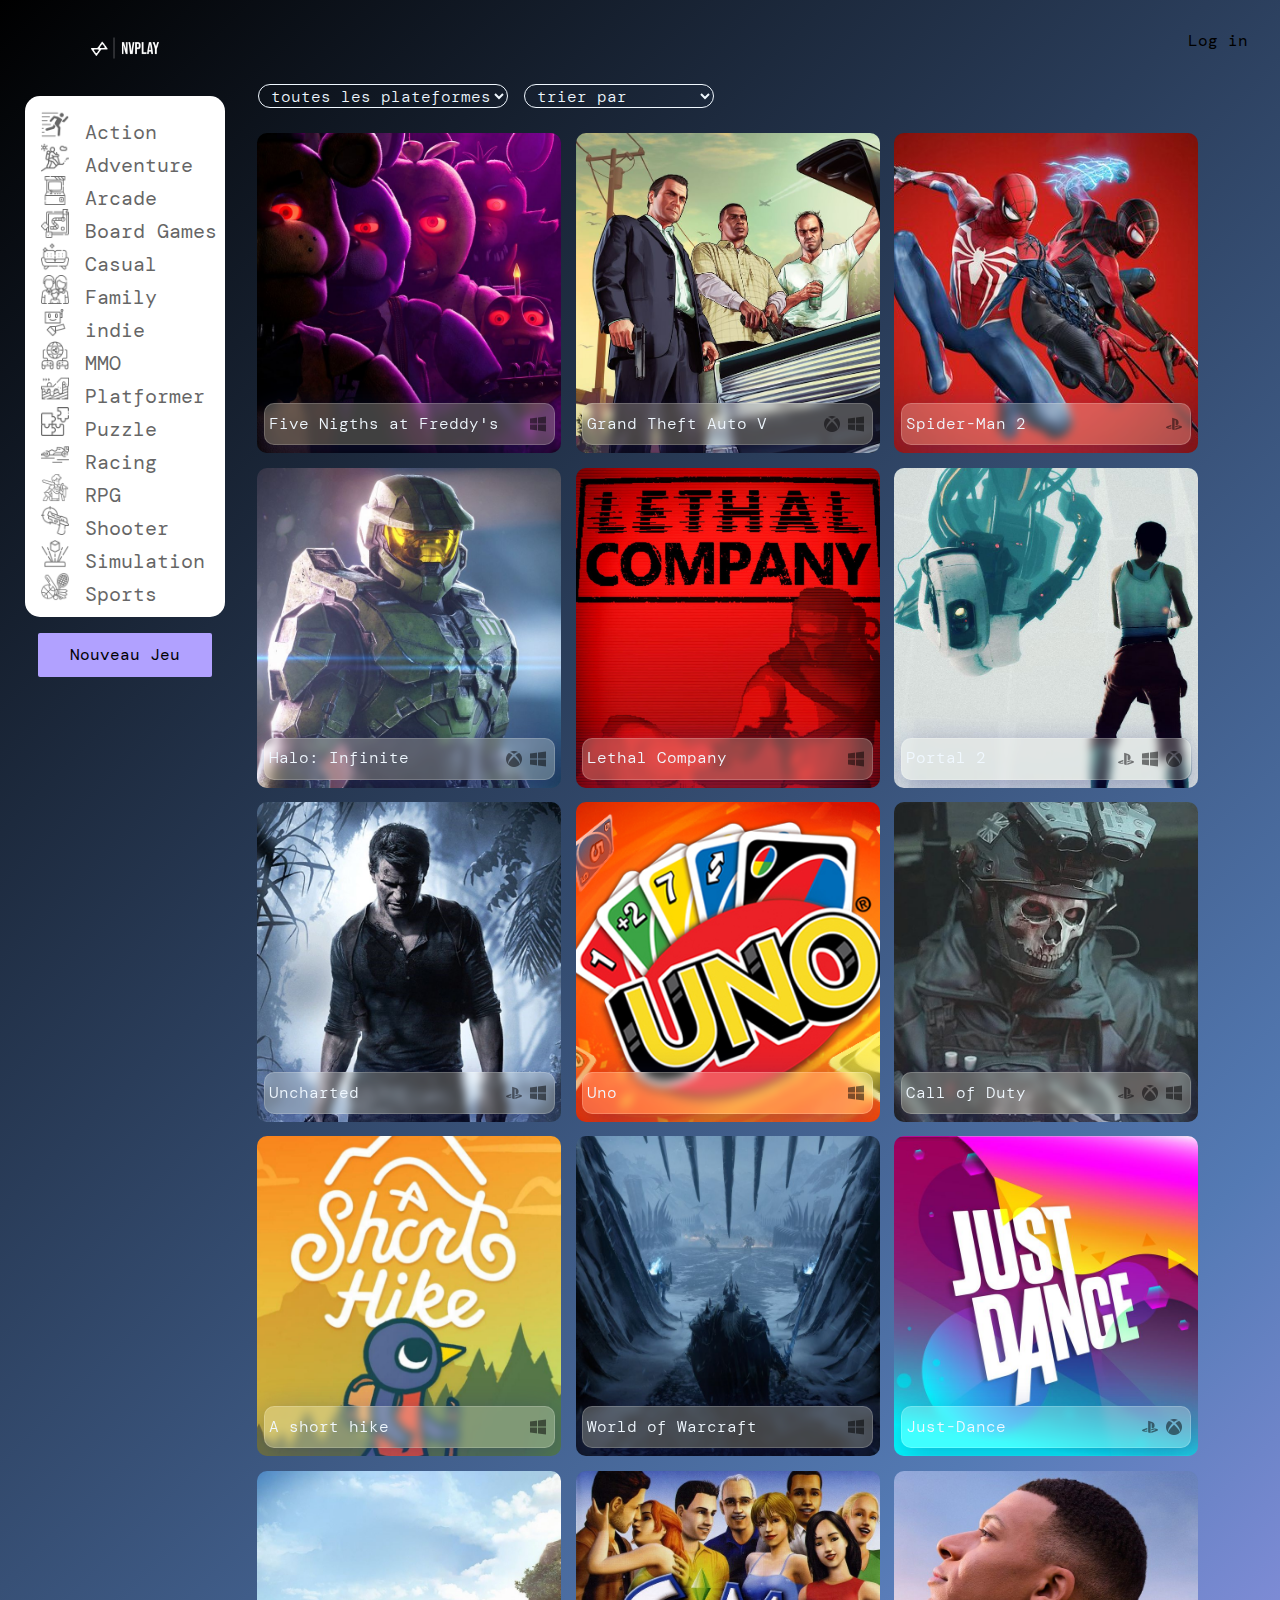
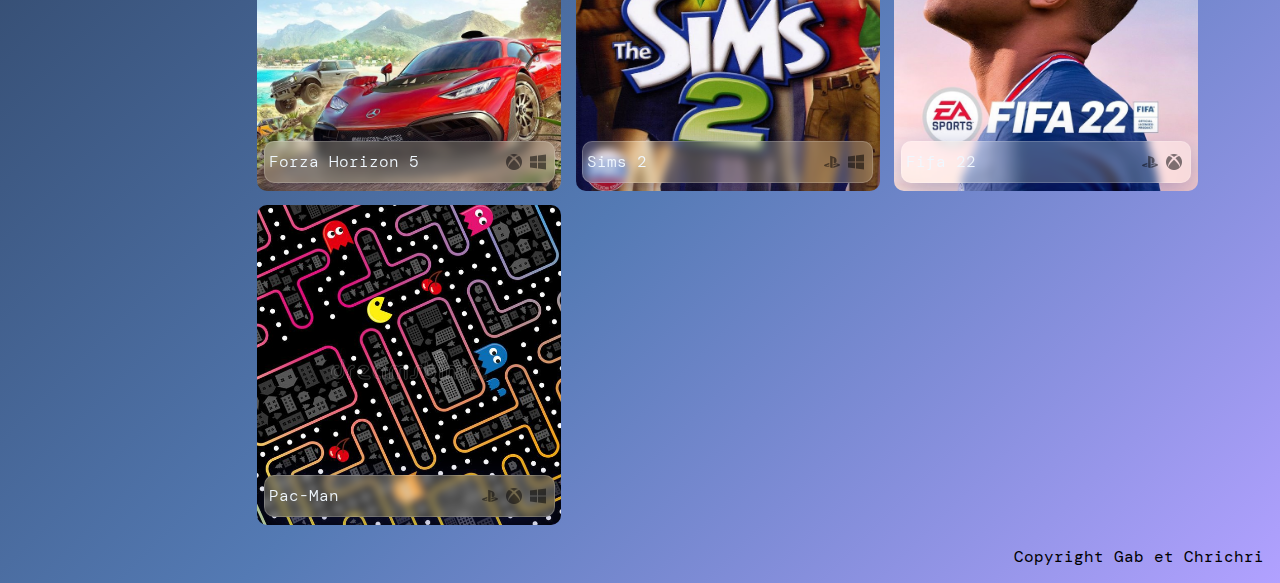
==== Tp/index.html @ 83b58790 "q6 fini, nouveau design" ====
<!DOCTYPE html>
<html>
  <head>
    <link rel="stylesheet" type="text/css" href="Style/normalize.css" />
    <title>Index de jeux</title>
    <meta charset="utf-8" lang="fr" />
    <link rel="stylesheet" href="./Style/index.css" />
    <link rel="preconnect" href="https://fonts.googleapis.com" />
    <link rel="preconnect" href="https://fonts.gstatic.com" crossorigin />
    <link
      href="https://fonts.googleapis.com/css2?family=DM+Mono&display=swap"
      rel="stylesheet"
    />
  </head>

  <body>
    <dialog id="dialog1">
      <form action="./" method="post">
        <label for="Nom_jeu">Nom de jeu: </label
        ><input type="text" name="Nom_jeu" id="Nom_jeu" /><br />
        <label for="img_jeu">URL de l'image: </label
        ><input type="url" name="img_jeu" id="img_jeu" /><br />
        <label for="plateformes">Plateformes: </label>
        <select name="plateformes" id="platformes" multiple>
          <option value="def">--Veuiller choisir une option--</option>
          <option value="Xbox">Xbox</option>
          <option value="Playstation">Playstation</option>
          <option value="Windows">Windows</option></select
        ><br />
        <input type="submit" value="Valider" />
        <input type="reset" value="Effacer" /><br />
      </form>
      <button id="closeDialog">Close</button>
      <button id="acceptDialog">Accept</button>
    </dialog>
    <main class="conteneur">
      <div class="entete">
        <a href="?login" class="login">Log in</a>
      </div>
      <div class="menu">
        <select name="plateformes" id="select-plateformes" class="bouton-menu">
          <option value="Toutes">Toutes les plateformes</option>
          <option value="PC">PC</option>
          <option value="Xbox">Xbox</option>
          <option value="Playstation">Playstation</option>
        </select>
        <select name="triage" id="bouton-tri" class="bouton-menu">
          <option value="def">Trier par</option>
          <option value="pertinence">Pertinence</option>
          <option value="date">Date de sortie</option>
          <option value="nom">Nom</option>
          <option value="prix-crois">Prix croissant</option>
          <option value="prix-decrois">Prix decroissant</option>
        </select>
      </div>
      <div class="sidebar">
        <img
          class="logo"
          src="img\entete\NVPlay-logos\NVPlay-logos_white.png"
        />
        <nav class="categories">
          <ul>
            <li>
              <img src="img/cat/action.png" class="img_categorie" />
              <a href="?categorie=1">Action</a>
            </li>
            <li>
              <img src="img/cat/adventure.png" class="img_categorie" />
              <a href="?categorie=2">Adventure</a>
            </li>
            <li>
              <img src="img/cat/arcade.png" class="img_categorie" />
              <a href="?categorie=3">Arcade</a>
            </li>
            <li>
              <img src="img/cat/board-game.png" class="img_categorie" />
              <a href="?categorie=4">Board Games</a>
            </li>
            <li>
              <img src="img/cat/casual.png" class="img_categorie" />
              <a href="?categorie=5">Casual</a>
            </li>
            <li>
              <img src="img/cat/family.png" class="img_categorie" />
              <a href="?categorie=6">Family</a>
            </li>
            <li>
              <img src="img/cat/indie.png" class="img_categorie" />
              <a href="?categorie=7">Indie</a>
            </li>
            <li>
              <img src="img/cat/sharing.png" class="img_categorie" />
              <a href="?categorie=8">MMO</a>
            </li>
            <li>
              <img src="img/cat/platformer.png" class="img_categorie" />
              <a href="?categorie=9">Platformer</a>
            </li>
            <li>
              <img src="img/cat/puzzle.png" class="img_categorie" />
              <a href="?categorie=10">Puzzle</a>
            </li>
            <li>
              <img src="img/cat/race-car.png" class="img_categorie" />
              <a href="?categorie=11">Racing</a>
            </li>
            <li>
              <img src="img/cat/RPG.png" class="img_categorie" />
              <a href="?categorie=12">RPG</a>
            </li>
            <li>
              <img src="img/cat/shooter.png" class="img_categorie" />
              <a href="?categorie=13">Shooter</a>
            </li>
            <li>
              <img src="img/cat/simulation.png" class="img_categorie" />
              <a href="?categorie=14">Simulation</a>
            </li>
            <li>
              <img src="img/cat/sports.png" class="img_categorie" />
              <a href="?categorie=15">Sports</a>
            </li>
          </ul>
        </nav>
        <button id="ajouter-jeu">Nouveau Jeu</button>
      </div>
      <section class="jeux">
        <article class="cover">
          <img src="img/Jeux/FNAF.jpg" class="img_jeux" alt="FNAF" />
          <div class="name-cover">
            <h1>Five night's at Freddys</h1>
            <div class="img_plateform">
              <img src="img/Windows.png" alt="Win" />
            </div>
          </div>
        </article>
        <article class="cover">
          <img
            src="img/Jeux/Grand_Theft_Auto_V.jpg"
            class="img_jeux"
            alt="GTAV"
          />
          <div class="name-cover">
            <h1>GTA V</h1>
            <div class="img_plateform">
              <img src="img/Xbox.png" alt="Xbox" />
              <img src="img/Windows.png" alt="Win" />
            </div>
          </div>
        </article>

        <article class="cover">
          <img
            src="img/Jeux/Spider_man_2.jpg"
            class="img_jeux"
            alt="Spider-man2"
          />
          <div class="name-cover">
            <h1>Spider-man 2</h1>
            <div class="img_plateform">
              <img src="img/Playstation.png" alt="Playstation" />
            </div>
          </div>
        </article>

        <article class="cover">
          <img src="img/Jeux/Halo.jpg" class="img_jeux" alt="Halo Infinite" />
          <div class="name-cover">
            <h1>Halo</h1>
            <div class="img_plateform">
              <img src="img/Xbox.png" alt="Xbox" />
              <img src="img/Windows.png" alt="Win" />
            </div>
          </div>
        </article>
        <article class="cover">
          <img
            src="img/Jeux/Lethal_company.jpg"
            class="img_jeux"
            alt="Lethal Company"
          />
          <div class="name-cover">
            <h1>Lethal Company</h1>
            <div class="img_plateform">
              <img src="img/Windows.png" alt="Win" />
            </div>
          </div>
        </article>
        <article class="cover">
          <img src="img/Jeux/Portal_2.jpg" class="img_jeux" alt="Portal_2" />
          <div class="name-cover">
            <h1>Portal 2</h1>
            <div class="img_plateform">
              <img src="img/Playstation.png" alt="Playstation" />
              <img src="img/Xbox.png" alt="Xbox" />
              <img src="img/Windows.png" alt="Win" />
            </div>
          </div>
        </article>
        <article class="cover">
          <img src="img/Jeux/Uncharted.jpg" class="img_jeux" alt="Uncharted" />
          <div class="name-cover">
            <h1>Uncharted</h1>
            <div class="img_plateform">
              <img src="img/Playstation.png" alt="Playstation" />
              <img src="img/Windows.png" alt="Win" />
            </div>
          </div>
        </article>
        <article class="cover">
          <img src="img/Jeux/Uno.jpg" class="img_jeux" alt="Uno" />
          <div class="name-cover">
            <h1>Uno</h1>
            <div class="img_plateform">
              <img src="img/Playstation.png" alt="Playstation" />
              <img src="img/Windows.png" alt="Win" />
            </div>
          </div>
        </article>
        <article class="cover">
          <img src="img/Jeux/Cod.jpg" class="img_jeux" alt="CoD" />
          <div class="name-cover">
            <h1>Call of Duty</h1>
            <div class="img_plateform">
              <img src="img/Playstation.png" alt="Playstation" /><img
                src="img/Xbox.png"
                alt="Xbox"
              /><img src="img/Windows.png" alt="Win" />
            </div>
          </div>
        </article>
        <article class="cover">
          <img
            src="img/Jeux/A_short_hike.jpg"
            class="img_jeux"
            alt="A Short hike"
          />
          <div class="name-cover">
            <h1>A Short hike</h1>
            <div class="img_plateform">
              <img src="img/Windows.png" alt="Win" />
            </div>
          </div>
        </article>
        <article class="cover">
          <img src="img/Jeux/wow.jpg" class="img_jeux" alt="Warcraft" />
          <div class="name-cover">
            <h1>World of Warcraft</h1>
            <div class="img_plateform">
              <img src="img/Windows.png" alt="Win" />
            </div>
          </div>
        </article>
        <article class="cover">
          <img
            src="img/Jeux/JUST DANCE GAME.jpg"
            class="img_jeux"
            alt="Just Dance"
          />
          <div class="name-cover">
            <h1>Just Dance</h1>
            <div class="img_plateform">
              <img src="img/Playstation.png" alt="Playstation" /><img
                src="img/Xbox.png"
                alt="Xbox"
              />
            </div>
          </div>
        </article>
        <article class="cover">
          <img
            src="img/Jeux/Forza.jpg"
            class="img_jeux"
            alt="Forza-horizon-5"
          />
          <div class="name-cover">
            <h1>Forza horzion 5</h1>
            <div class="img_plateform">
              <img src="img/Xbox.png" alt="Xbox" /><img
                src="img/Windows.png"
                alt="Win"
              />
            </div>
          </div>
        </article>
        <article class="cover">
          <img src="img/Jeux/sims2.jpg" class="img_jeux" alt="Sims 2" />
          <div class="name-cover">
            <h1>Sims 2</h1>
            <div class="img_plateform">
              <img src="img/Playstation.png" alt="Playstation" /><img
                src="img/Windows.png"
                alt="Win"
              />
            </div>
          </div>
        </article>
        <article class="cover">
          <img src="img/Jeux/FIFA.jpg" class="img_jeux" alt="Fifa_23" />
          <div class="name-cover">
            <h1>Fifa 23</h1>
            <div class="img_plateform">
              <img src="img/Playstation.png" alt="Playstation" /><img
                src="img/Xbox.png"
                alt="Xbox"
              />
            </div>
          </div>
        </article>
        <article class="cover">
          <img src="img/Jeux/Pacman .jpg" class="img_jeux" alt="Pac-Man" />
          <div class="name-cover">
            <h1>Pac-Man</h1>
            <div class="img_plateform">
              <img src="img/Playstation.png" alt="Playstation" /><img
                src="img/Xbox.png"
                alt="Xbox"
              /><img src="img/Windows.png" alt="Win" />
            </div>
          </div>
        </article>
      </section>
      <div class="footer">Copyright Gab et Chrichri</div>
    </main>
  </body>
  <script src="./Scripts/script.js"></script>
</html>
---- Tp/Style/index.css ----
body {
  background: rgb(0,0,0);
  background: linear-gradient(135deg, rgba(0,0,0,1) 0%, rgba(84,122,180,1) 70%, rgba(177,161,255,1) 100%); 
  font-family: 'DM Mono', monospace;
}

.conteneur {
  display: grid;
  /*height: 1vh;*/
  grid-template-columns: 15.625rem auto;
  grid-template-rows: 15fr 10fr auto 10fr;
  grid-template-areas:
    "sidebar  entete"
    "sidebar  menu"
    "sidebar  jeux"
    "footer footer";
}

.entete {
  grid-area: entete;
  height: 2rem;
  margin: 1rem;

  display: flex;
  justify-content: flex-end;
  /*
  justify-content: space-between;
  align-items: center;*/
}

.login {
  object-position: left;
  margin: 1rem;
}

a{
  color: black;
  text-decoration: none;
}

.sidebar {
  grid-area: sidebar;

  position: sticky;
  top: 0;
  left: 0;
  align-self: start;

  display: flex;
  flex-direction: column;
  justify-content: space-evenly;
  align-items: center;
}

.logo {
  height: 6rem;
}

.categories{
  background-color: white;
  text-transform: uppercase;

  margin-left: 1rem;
  margin-right: 1rem;
  border-radius: 15px;
  height: fit-content;
  /*max-height: 95vh;*/

  overflow: scroll;

  font-size: 20px;
  font-weight: bolder;
  color: rgb(28, 37, 51);
}

ul {
  list-style-type: none;
  margin-left: -2rem;
  margin-top: 0.9rem;
}

nav li {
  height: 1.563rem;
  margin: 0.5rem;
  opacity: 0.6;
}

nav button{
  padding: 0;
  border: none;
  background: none;
  margin-left: 1rem;
}

li:hover{
  opacity: 1;;
}

.img_categorie {
  width: 1.8rem;
  height: 1.8rem;
}

#ajouter-jeu{
  margin: 1rem;
  size: 150%;
  padding: 0.8rem 2rem;
  background-color: rgba(177,161,255,1);
  border: none;
  border-radius: 2px;
}

.menu {
  grid-area: menu;
  display: flex;
}

.bouton-menu {
  margin: 0.5rem;
  background-color: rgba(40, 39, 49, 0);
  height: 1.5rem;
  padding-left: 0.5rem;

  text-transform: lowercase;
  font-weight: lighter;
  color: aliceblue;

  border-radius: 25px;
  border-color: aliceblue;
  border-style: solid;
  border-width: 0.01rem;
}

.bouton-menu option {
  color: rgba(40, 39, 49, 100);
}

.jeux {
  grid-area: jeux;
  display: flex;
  flex-wrap: wrap;
  word-wrap: break-word;
}

article {
  /* background-color: rgba(255,255,255,0.75); */
  height: 20rem;
  width: 19rem;
  margin: 0.45rem;

  position: relative;
  justify-content: center;
  display: flex;

  border-radius: 10px;

  overflow: hidden;
}

.img_jeux {
  object-fit: cover;
  width: 100%;
  height: 100%;
  z-index: 1; 
}

.name-cover{
  background: rgba( 255, 255, 255, 0.25 );
  box-shadow: 0 8px 32px 0 rgba( 31, 38, 135, 0.37 );
  backdrop-filter: blur( 4px );
  -webkit-backdrop-filter: blur( 4px );
  border-radius: 10px;
  border: 1px solid rgba( 255, 255, 255, 0.18 );

  position:absolute;
  bottom: 0;
  z-index: 2;

  margin: 0.5rem;
  width:95%;

  display: flex;
  justify-content: space-between;
}

h1 {
  font-size: 1rem;
  font-weight: lighter;
  margin-left: .25rem;
  color: aliceblue;
}

.img_plateform{
  display: flex;
  flex-direction: row;
  justify-items: center;
  align-items: center;
  margin: 0.25rem;
}

.img_plateform img{
  width: 1rem;
  height: 1rem;
  opacity: 0.5;
  margin: 0.25rem;
}

.footer{
  grid-area: footer;

  display: flex;
  justify-content: flex-end;
  margin: 1rem;
}
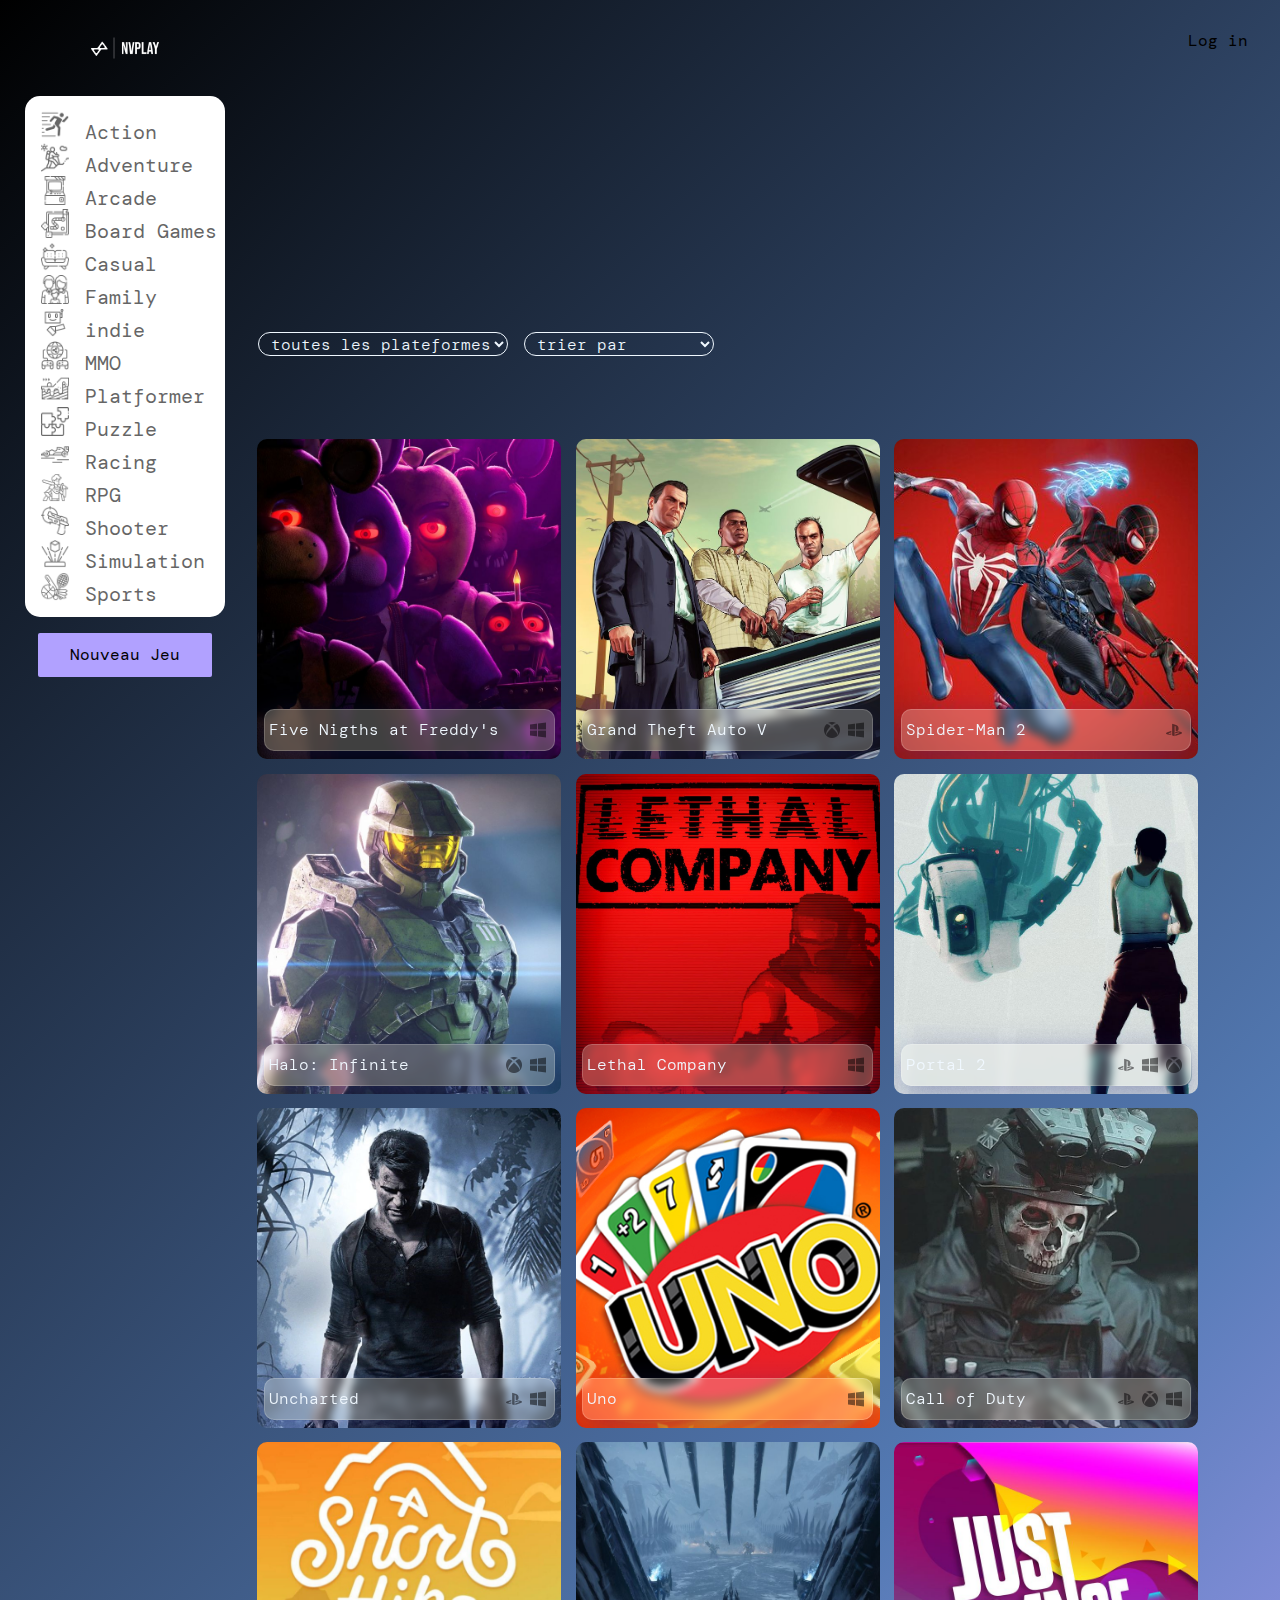
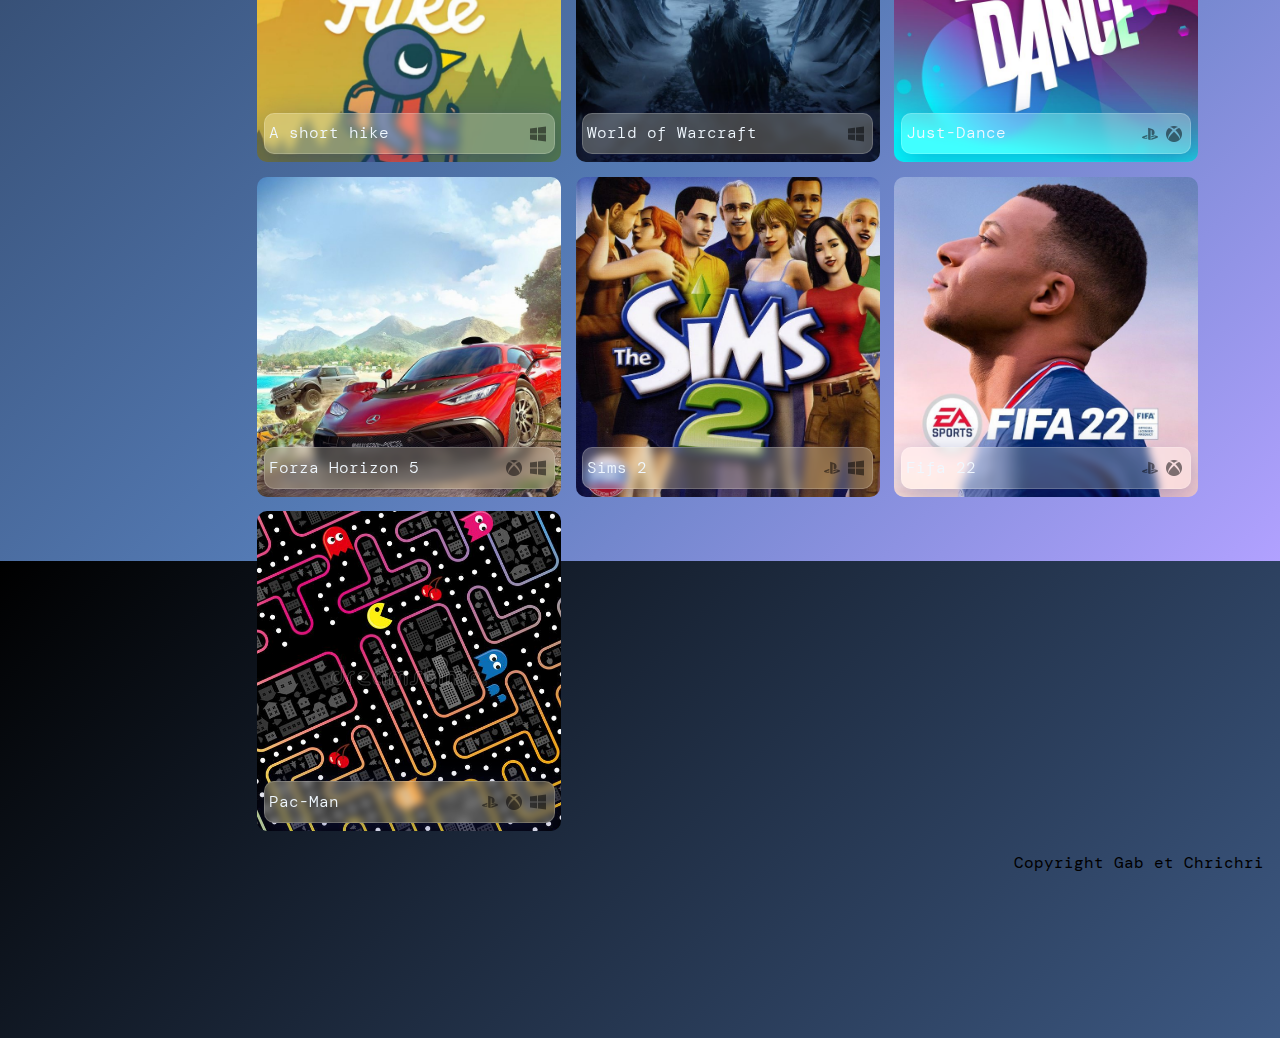
==== commit 9916f004: "updated same as last commit" ====
--- a/Tp/index.html
+++ b/Tp/index.html
@@ -16,22 +16,22 @@
   <body>
     <dialog id="dialog1">
       <form action="./" method="post">
-        <label for="Nom_jeu">Nom de jeu: </label
-        ><input type="text" name="Nom_jeu" id="Nom_jeu" /><br />
-        <label for="img_jeu">URL de l'image: </label
-        ><input type="url" name="img_jeu" id="img_jeu" /><br />
+        <label for="Nom_jeu">Nom de jeu: </label>
+        <input type="text" name="Nom_jeu" id="Nom_jeu" />
+        <label for="img_jeu">URL de l'image: </label>
+        <input type="url" name="img_jeu" id="img_jeu" />
         <label for="plateformes">Plateformes: </label>
         <select name="plateformes" id="platformes" multiple>
           <option value="def">--Veuiller choisir une option--</option>
           <option value="Xbox">Xbox</option>
           <option value="Playstation">Playstation</option>
-          <option value="Windows">Windows</option></select
-        ><br />
-        <input type="submit" value="Valider" />
-        <input type="reset" value="Effacer" /><br />
+          <option value="Windows">Windows</option>
+        </select>
+        <div>
+          <input id="acceptDialog" type="submit" value="Valider" />
+          <input id="closeDialog" type="reset" value="Annuler" />
+        </div>
       </form>
-      <button id="closeDialog">Close</button>
-      <button id="acceptDialog">Accept</button>
     </dialog>
     <main class="conteneur">
       <div class="entete">
--- a/Tp/Style/index.css
+++ b/Tp/Style/index.css
@@ -1,14 +1,18 @@
 body {
-  background: rgb(0,0,0);
-  background: linear-gradient(135deg, rgba(0,0,0,1) 0%, rgba(84,122,180,1) 70%, rgba(177,161,255,1) 100%); 
-  font-family: 'DM Mono', monospace;
+  background: rgb(0, 0, 0);
+  background: linear-gradient(
+    135deg,
+    rgba(0, 0, 0, 1) 0%,
+    rgba(84, 122, 180, 1) 70%,
+    rgba(177, 161, 255, 1) 100%
+  );
+  font-family: "DM Mono", monospace;
 }
 
 .conteneur {
   display: grid;
-  /*height: 1vh;*/
   grid-template-columns: 15.625rem auto;
-  grid-template-rows: 15fr 10fr auto 10fr;
+  grid-template-rows: 15% 5% 100fr 10%;
   grid-template-areas:
     "sidebar  entete"
     "sidebar  menu"
@@ -33,7 +37,7 @@
   margin: 1rem;
 }
 
-a{
+a {
   color: black;
   text-decoration: none;
 }
@@ -56,7 +60,7 @@
   height: 6rem;
 }
 
-.categories{
+.categories {
   background-color: white;
   text-transform: uppercase;
 
@@ -85,15 +89,15 @@
   opacity: 0.6;
 }
 
-nav button{
+nav button {
   padding: 0;
   border: none;
   background: none;
   margin-left: 1rem;
 }
 
-li:hover{
-  opacity: 1;;
+li:hover {
+  opacity: 1;
 }
 
 .img_categorie {
@@ -101,11 +105,11 @@
   height: 1.8rem;
 }
 
-#ajouter-jeu{
+#ajouter-jeu {
   margin: 1rem;
   size: 150%;
   padding: 0.8rem 2rem;
-  background-color: rgba(177,161,255,1);
+  background-color: rgba(177, 161, 255, 1);
   border: none;
   border-radius: 2px;
 }
@@ -161,23 +165,23 @@
   object-fit: cover;
   width: 100%;
   height: 100%;
-  z-index: 1; 
-}
-
-.name-cover{
-  background: rgba( 255, 255, 255, 0.25 );
-  box-shadow: 0 8px 32px 0 rgba( 31, 38, 135, 0.37 );
-  backdrop-filter: blur( 4px );
-  -webkit-backdrop-filter: blur( 4px );
+  z-index: 1;
+}
+
+.name-cover {
+  background: rgba(255, 255, 255, 0.25);
+  box-shadow: 0 8px 32px 0 rgba(31, 38, 135, 0.37);
+  backdrop-filter: blur(4px);
+  -webkit-backdrop-filter: blur(4px);
   border-radius: 10px;
-  border: 1px solid rgba( 255, 255, 255, 0.18 );
-
-  position:absolute;
+  border: 1px solid rgba(255, 255, 255, 0.18);
+
+  position: absolute;
   bottom: 0;
   z-index: 2;
 
   margin: 0.5rem;
-  width:95%;
+  width: 95%;
 
   display: flex;
   justify-content: space-between;
@@ -186,11 +190,11 @@
 h1 {
   font-size: 1rem;
   font-weight: lighter;
-  margin-left: .25rem;
+  margin-left: 0.25rem;
   color: aliceblue;
 }
 
-.img_plateform{
+.img_plateform {
   display: flex;
   flex-direction: row;
   justify-items: center;
@@ -198,14 +202,14 @@
   margin: 0.25rem;
 }
 
-.img_plateform img{
+.img_plateform img {
   width: 1rem;
   height: 1rem;
   opacity: 0.5;
   margin: 0.25rem;
 }
 
-.footer{
+.footer {
   grid-area: footer;
 
   display: flex;
@@ -213,3 +217,13 @@
   margin: 1rem;
 }
 
+form {
+  display: flex;
+  flex-direction: column;
+  justify-content: space-evenly;
+  /*align-items: center;*/
+}
+
+form > * {
+  margin: 0.25rem;
+}
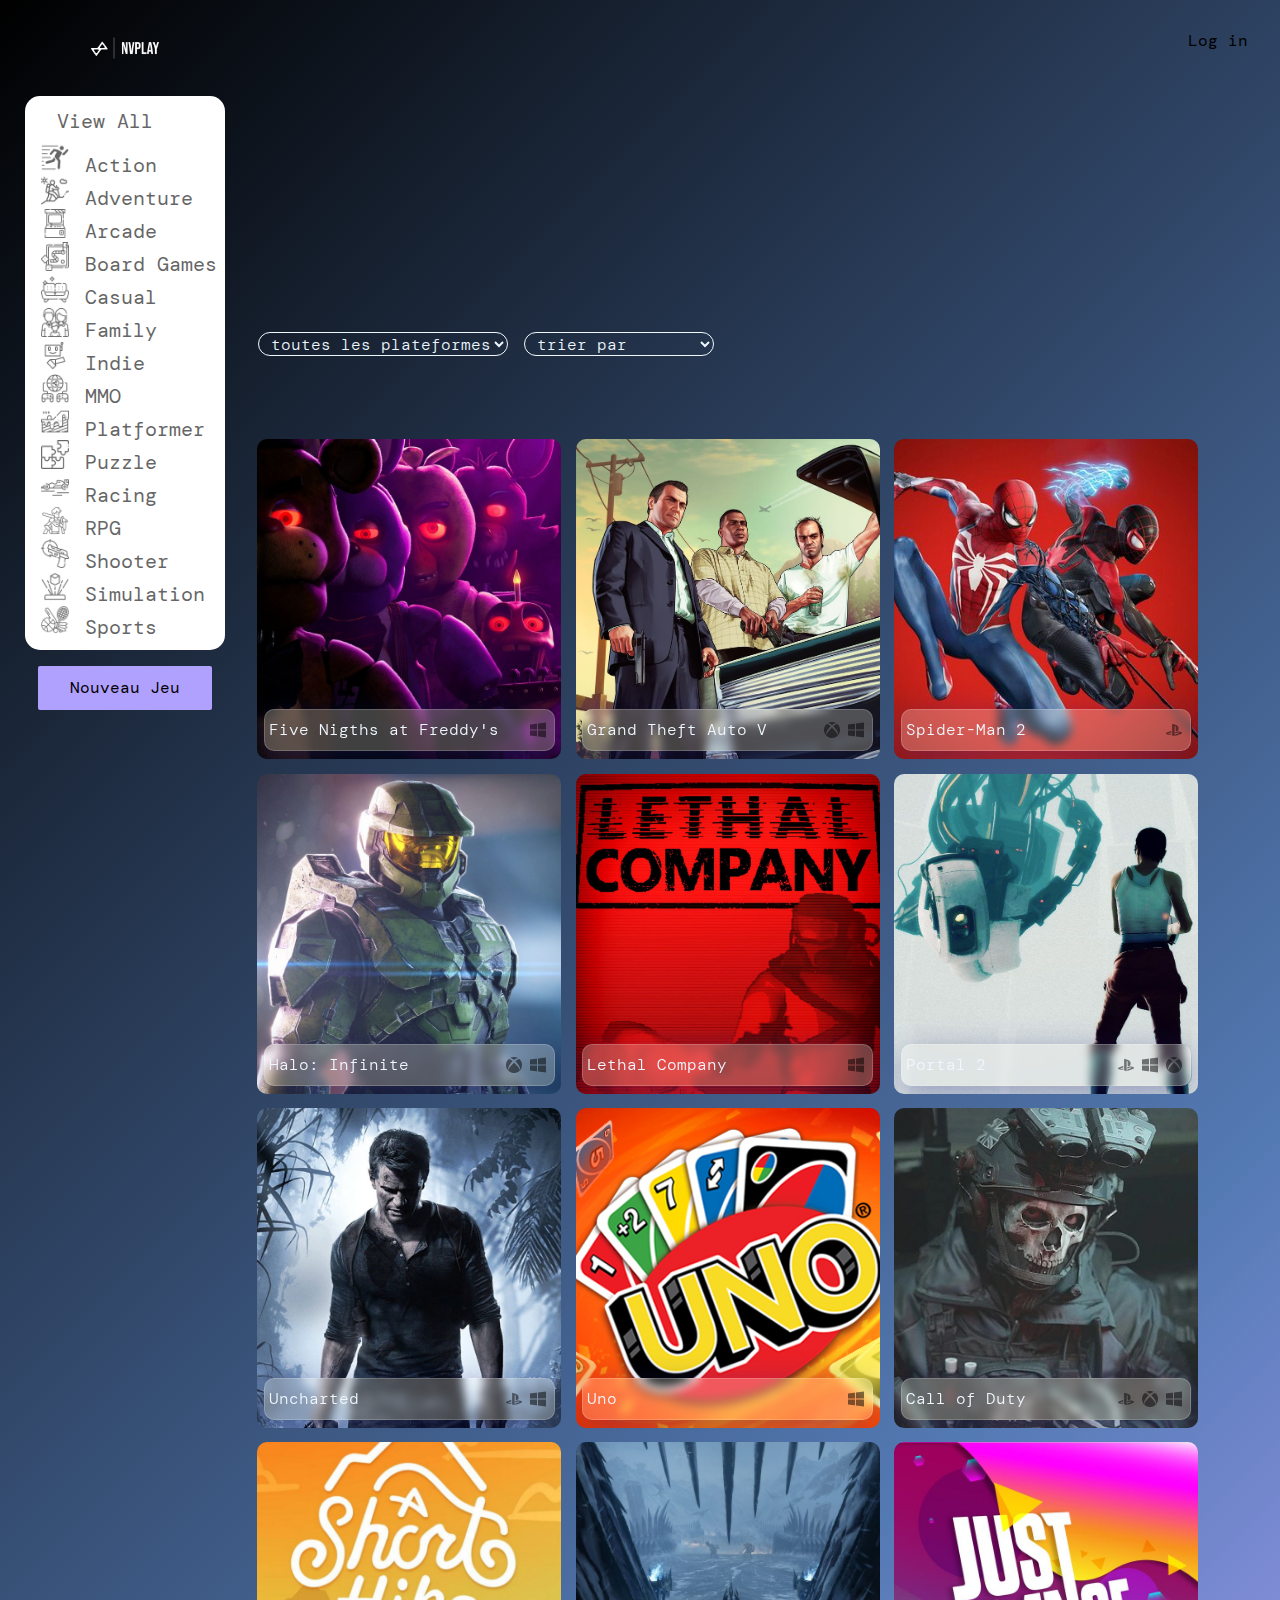
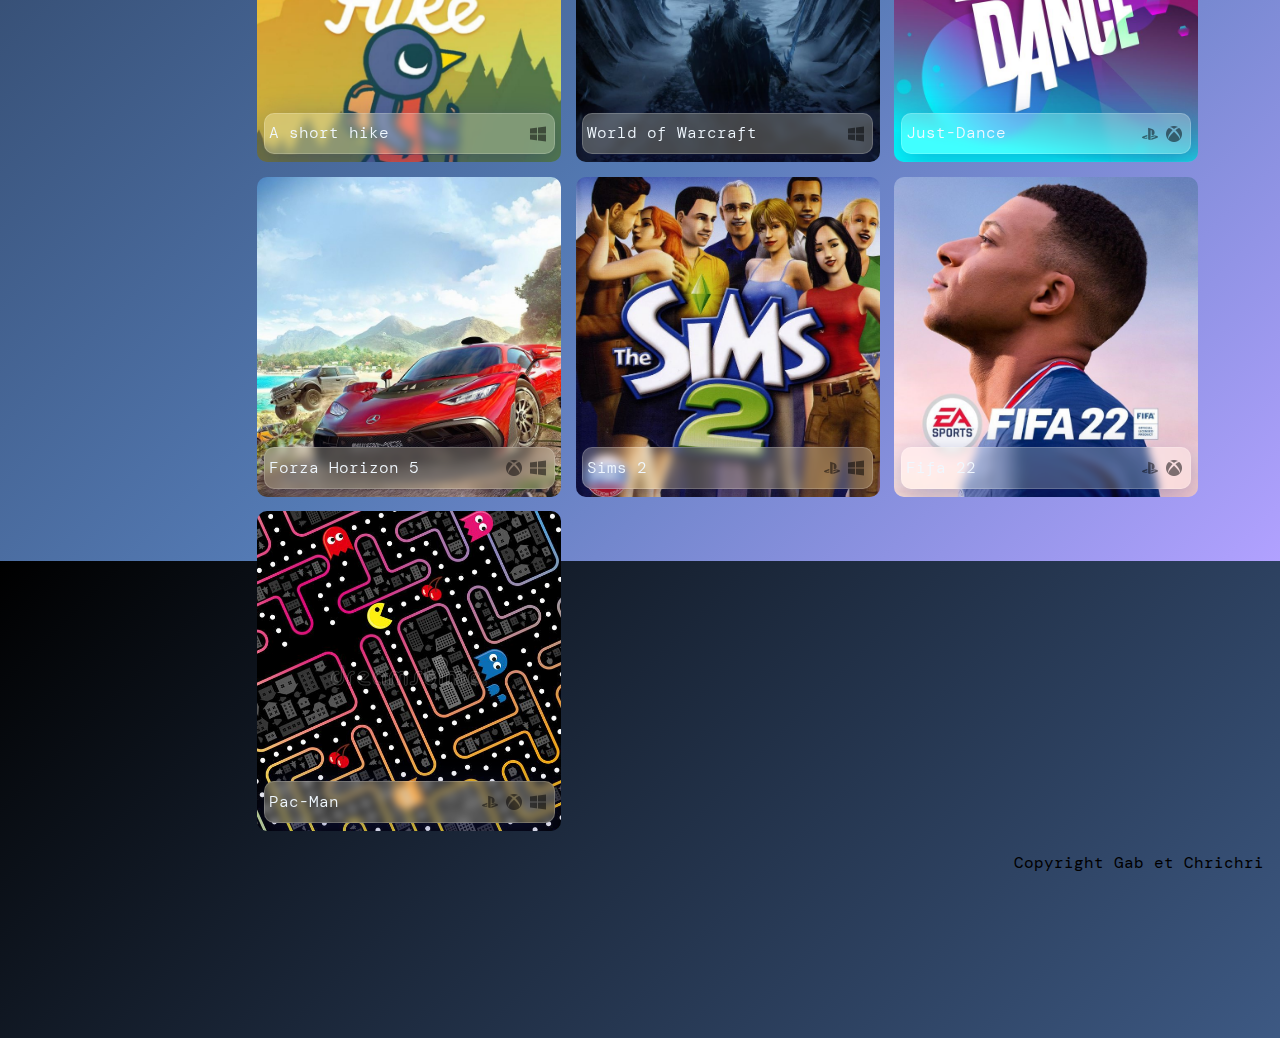
==== commit b2e4eef0: "fini q6!! prob d'affichage fixed" ====
--- a/Tp/index.html
+++ b/Tp/index.html
@@ -22,7 +22,7 @@
         <input type="url" name="img_jeu" id="img_jeu" />
         <label for="plateformes">Plateformes: </label>
         <select name="plateformes" id="platformes" multiple>
-          <option value="def">--Veuiller choisir une option--</option>
+          <option value="def">--Veuiller choisir--</option>
           <option value="Xbox">Xbox</option>
           <option value="Playstation">Playstation</option>
           <option value="Windows">Windows</option>
--- a/Tp/Style/index.css
+++ b/Tp/Style/index.css
@@ -68,7 +68,7 @@
   margin-right: 1rem;
   border-radius: 15px;
   height: fit-content;
-  /*max-height: 95vh;*/
+  max-height: 75vh;
 
   overflow: scroll;
 
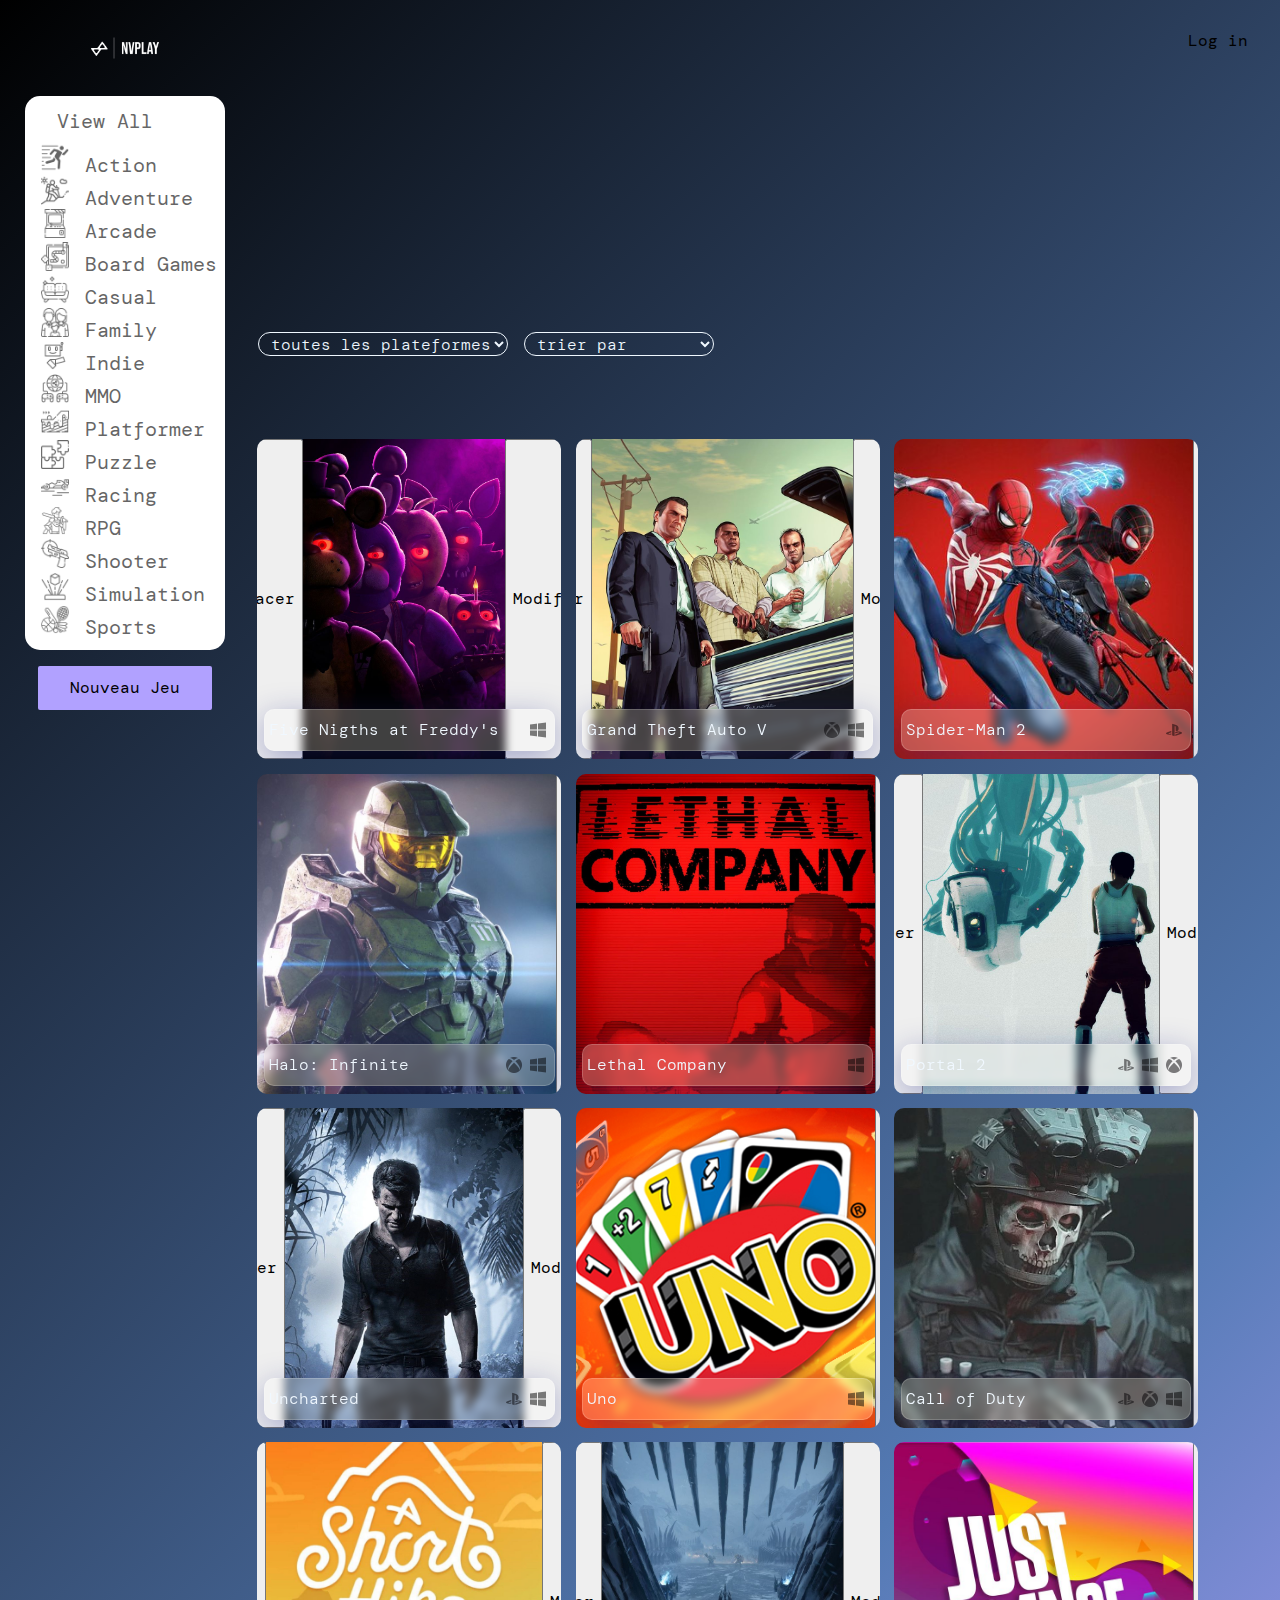
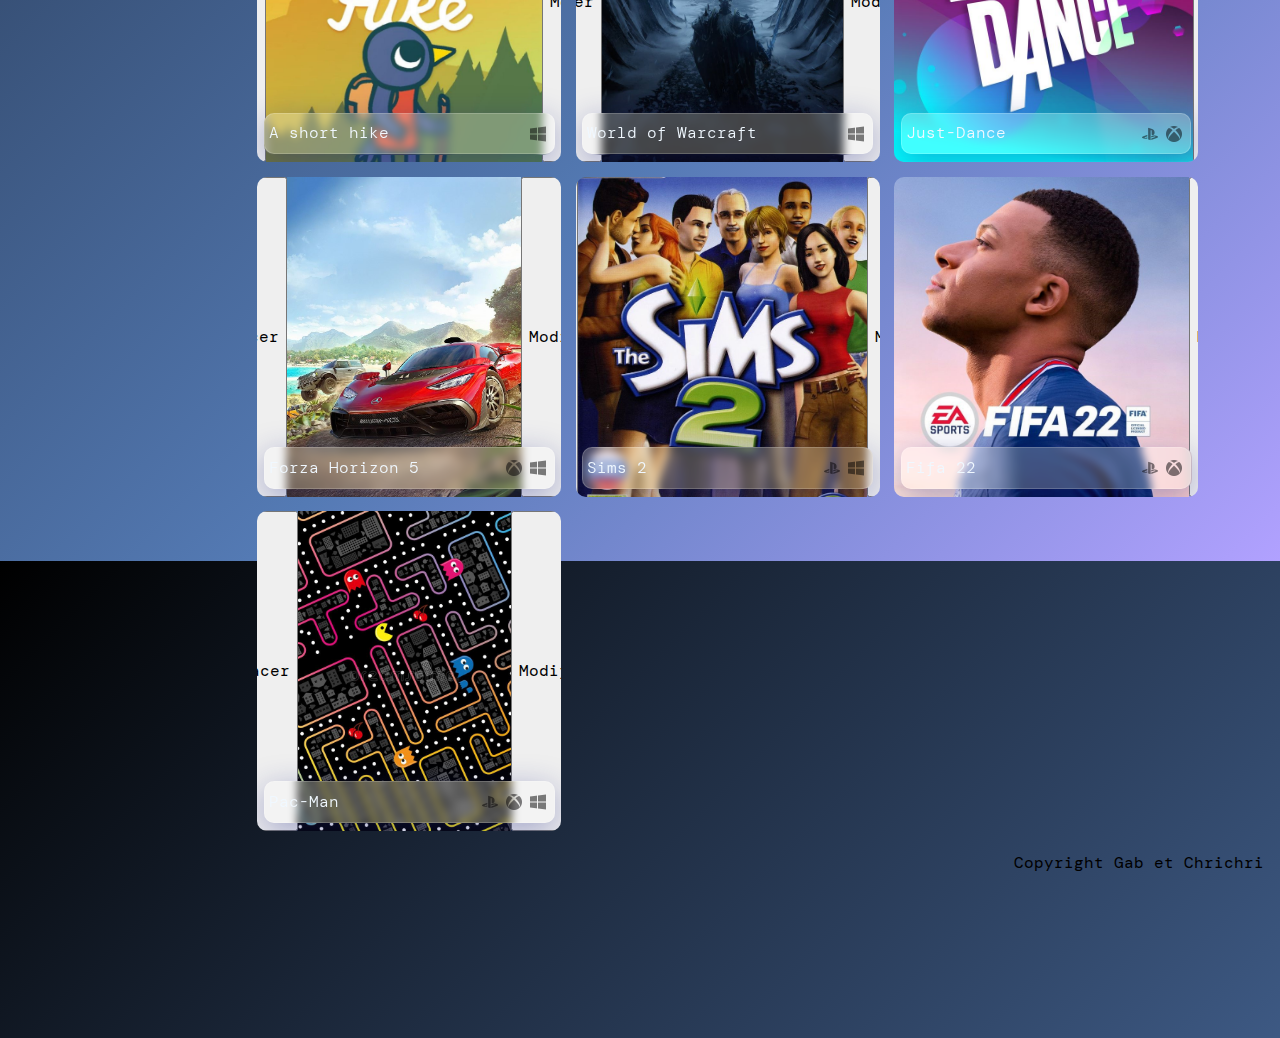
==== commit 42486454: "q8" ====
--- a/Tp/index.html
+++ b/Tp/index.html
@@ -1,327 +1,339 @@
 <!DOCTYPE html>
 <html>
-  <head>
-    <link rel="stylesheet" type="text/css" href="Style/normalize.css" />
-    <title>Index de jeux</title>
-    <meta charset="utf-8" lang="fr" />
-    <link rel="stylesheet" href="./Style/index.css" />
-    <link rel="preconnect" href="https://fonts.googleapis.com" />
-    <link rel="preconnect" href="https://fonts.gstatic.com" crossorigin />
-    <link
-      href="https://fonts.googleapis.com/css2?family=DM+Mono&display=swap"
-      rel="stylesheet"
-    />
-  </head>
-
-  <body>
-    <dialog id="dialog1">
-      <form action="./" method="post">
-        <label for="Nom_jeu">Nom de jeu: </label>
-        <input type="text" name="Nom_jeu" id="Nom_jeu" />
-        <label for="img_jeu">URL de l'image: </label>
-        <input type="url" name="img_jeu" id="img_jeu" />
-        <label for="plateformes">Plateformes: </label>
-        <select name="plateformes" id="platformes" multiple>
-          <option value="def">--Veuiller choisir--</option>
-          <option value="Xbox">Xbox</option>
-          <option value="Playstation">Playstation</option>
-          <option value="Windows">Windows</option>
-        </select>
-        <div>
-          <input id="acceptDialog" type="submit" value="Valider" />
-          <input id="closeDialog" type="reset" value="Annuler" />
-        </div>
-      </form>
-    </dialog>
-    <main class="conteneur">
-      <div class="entete">
-        <a href="?login" class="login">Log in</a>
+
+<head>
+  <link rel="stylesheet" type="text/css" href="Style/normalize.css" />
+  <title>Index de jeux</title>
+  <meta charset="utf-8" lang="fr" />
+  <link rel="stylesheet" href="./Style/index.css" />
+  <link rel="preconnect" href="https://fonts.googleapis.com" />
+  <link rel="preconnect" href="https://fonts.gstatic.com" crossorigin />
+  <link href="https://fonts.googleapis.com/css2?family=DM+Mono&display=swap" rel="stylesheet" />
+</head>
+
+<body>
+  <dialog id="dialog1">
+    <form action="./" method="post">
+      <label for="Nom_jeu">Nom de jeu: </label>
+      <input type="text" name="Nom_jeu" id="Nom_jeu" />
+      <label for="img_jeu">URL de l'image: </label>
+      <input type="url" name="img_jeu" id="img_jeu" />
+      <label for="plateformes">Plateformes: </label>
+      <select name="plateformes" id="platformes" multiple>
+        <option value="def">--Veuiller choisir--</option>
+        <option value="Xbox" id="xbox">Xbox</option>
+        <option value="Playstation">Playstation</option>
+        <option value="Windows">Windows</option>
+      </select>
+      <select name="categories" id="categories" multiple>
+        <option value="def">--Veuiller choisir--</option>
+        <option value="1">Action</option>
+        <option value="2">Adventure</option>
+        <option value="3">Arcade</option>
+        <option value="4">Board Games</option>
+        <option value="5">Casual</option>
+        <option value="6">Family</option>
+        <option value="7">Indie</option>
+        <option value="8">MMO</option>
+        <option value="9">Platformer</option>
+        <option value="10">Puzzle</option>
+        <option value="11">Racing</option>
+        <option value="12">RPG</option>
+        <option value="13">Shooter</option>
+        <option value="14">Simulation</option>
+        <option value="15">Sports</option>
+      </select>
+      <div>
+        <input id="acceptDialog" type="button" value="Valider" />
+        <input id="closeDialog" type="reset" value="Annuler" />
       </div>
-      <div class="menu">
-        <select name="plateformes" id="select-plateformes" class="bouton-menu">
-          <option value="Toutes">Toutes les plateformes</option>
-          <option value="PC">PC</option>
-          <option value="Xbox">Xbox</option>
-          <option value="Playstation">Playstation</option>
-        </select>
-        <select name="triage" id="bouton-tri" class="bouton-menu">
-          <option value="def">Trier par</option>
-          <option value="pertinence">Pertinence</option>
-          <option value="date">Date de sortie</option>
-          <option value="nom">Nom</option>
-          <option value="prix-crois">Prix croissant</option>
-          <option value="prix-decrois">Prix decroissant</option>
-        </select>
+    </form>
+  </dialog>
+  <!--Ceci est la boite de dialog quand on veut modifier les infos d'un jeu-->
+  <dialog id="dialogModif">
+    <form action="./" method="post">
+      <label for="Nom_jeu">Nom de jeu: </label>
+      <input type="text" name="Nom_jeu" id="Nom_jeu" />
+      <label for="img_jeu">URL de l'image: </label>
+      <input type="url" name="img_jeu" id="img_jeu" />
+      <label for="plateformes">Plateformes: </label>
+      <select name="plateformes" id="platformes" multiple>
+        <option value="def">--Veuiller choisir--</option>
+        <option value="Xbox" id="xbox">Xbox</option>
+        <option value="Playstation">Playstation</option>
+        <option value="Windows">Windows</option>
+      </select>
+      <select name="categories" id="categories" multiple>
+        <option value="def">--Veuiller choisir--</option>
+        <option value="1">Action</option>
+        <option value="2">Adventure</option>
+        <option value="3">Arcade</option>
+        <option value="4">Board Games</option>
+        <option value="5">Casual</option>
+        <option value="6">Family</option>
+        <option value="7">Indie</option>
+        <option value="8">MMO</option>
+        <option value="9">Platformer</option>
+        <option value="10">Puzzle</option>
+        <option value="11">Racing</option>
+        <option value="12">RPG</option>
+        <option value="13">Shooter</option>
+        <option value="14">Simulation</option>
+        <option value="15">Sports</option>
+      </select>
+      <div>
+        <input id="modifDialog" type="button" value="Valider" />
+        <input id="closeModifDialog" type="reset" value="Annuler" />
       </div>
-      <div class="sidebar">
-        <img
-          class="logo"
-          src="img\entete\NVPlay-logos\NVPlay-logos_white.png"
-        />
-        <nav class="categories">
-          <ul>
-            <li>
-              <img src="img/cat/action.png" class="img_categorie" />
-              <a href="?categorie=1">Action</a>
-            </li>
-            <li>
-              <img src="img/cat/adventure.png" class="img_categorie" />
-              <a href="?categorie=2">Adventure</a>
-            </li>
-            <li>
-              <img src="img/cat/arcade.png" class="img_categorie" />
-              <a href="?categorie=3">Arcade</a>
-            </li>
-            <li>
-              <img src="img/cat/board-game.png" class="img_categorie" />
-              <a href="?categorie=4">Board Games</a>
-            </li>
-            <li>
-              <img src="img/cat/casual.png" class="img_categorie" />
-              <a href="?categorie=5">Casual</a>
-            </li>
-            <li>
-              <img src="img/cat/family.png" class="img_categorie" />
-              <a href="?categorie=6">Family</a>
-            </li>
-            <li>
-              <img src="img/cat/indie.png" class="img_categorie" />
-              <a href="?categorie=7">Indie</a>
-            </li>
-            <li>
-              <img src="img/cat/sharing.png" class="img_categorie" />
-              <a href="?categorie=8">MMO</a>
-            </li>
-            <li>
-              <img src="img/cat/platformer.png" class="img_categorie" />
-              <a href="?categorie=9">Platformer</a>
-            </li>
-            <li>
-              <img src="img/cat/puzzle.png" class="img_categorie" />
-              <a href="?categorie=10">Puzzle</a>
-            </li>
-            <li>
-              <img src="img/cat/race-car.png" class="img_categorie" />
-              <a href="?categorie=11">Racing</a>
-            </li>
-            <li>
-              <img src="img/cat/RPG.png" class="img_categorie" />
-              <a href="?categorie=12">RPG</a>
-            </li>
-            <li>
-              <img src="img/cat/shooter.png" class="img_categorie" />
-              <a href="?categorie=13">Shooter</a>
-            </li>
-            <li>
-              <img src="img/cat/simulation.png" class="img_categorie" />
-              <a href="?categorie=14">Simulation</a>
-            </li>
-            <li>
-              <img src="img/cat/sports.png" class="img_categorie" />
-              <a href="?categorie=15">Sports</a>
-            </li>
-          </ul>
-        </nav>
-        <button id="ajouter-jeu">Nouveau Jeu</button>
-      </div>
-      <section class="jeux">
-        <article class="cover">
-          <img src="img/Jeux/FNAF.jpg" class="img_jeux" alt="FNAF" />
-          <div class="name-cover">
-            <h1>Five night's at Freddys</h1>
-            <div class="img_plateform">
-              <img src="img/Windows.png" alt="Win" />
-            </div>
-          </div>
-        </article>
-        <article class="cover">
-          <img
-            src="img/Jeux/Grand_Theft_Auto_V.jpg"
-            class="img_jeux"
-            alt="GTAV"
-          />
-          <div class="name-cover">
-            <h1>GTA V</h1>
-            <div class="img_plateform">
-              <img src="img/Xbox.png" alt="Xbox" />
-              <img src="img/Windows.png" alt="Win" />
-            </div>
-          </div>
-        </article>
-
-        <article class="cover">
-          <img
-            src="img/Jeux/Spider_man_2.jpg"
-            class="img_jeux"
-            alt="Spider-man2"
-          />
-          <div class="name-cover">
-            <h1>Spider-man 2</h1>
-            <div class="img_plateform">
-              <img src="img/Playstation.png" alt="Playstation" />
-            </div>
-          </div>
-        </article>
-
-        <article class="cover">
-          <img src="img/Jeux/Halo.jpg" class="img_jeux" alt="Halo Infinite" />
-          <div class="name-cover">
-            <h1>Halo</h1>
-            <div class="img_plateform">
-              <img src="img/Xbox.png" alt="Xbox" />
-              <img src="img/Windows.png" alt="Win" />
-            </div>
-          </div>
-        </article>
-        <article class="cover">
-          <img
-            src="img/Jeux/Lethal_company.jpg"
-            class="img_jeux"
-            alt="Lethal Company"
-          />
-          <div class="name-cover">
-            <h1>Lethal Company</h1>
-            <div class="img_plateform">
-              <img src="img/Windows.png" alt="Win" />
-            </div>
-          </div>
-        </article>
-        <article class="cover">
-          <img src="img/Jeux/Portal_2.jpg" class="img_jeux" alt="Portal_2" />
-          <div class="name-cover">
-            <h1>Portal 2</h1>
-            <div class="img_plateform">
-              <img src="img/Playstation.png" alt="Playstation" />
-              <img src="img/Xbox.png" alt="Xbox" />
-              <img src="img/Windows.png" alt="Win" />
-            </div>
-          </div>
-        </article>
-        <article class="cover">
-          <img src="img/Jeux/Uncharted.jpg" class="img_jeux" alt="Uncharted" />
-          <div class="name-cover">
-            <h1>Uncharted</h1>
-            <div class="img_plateform">
-              <img src="img/Playstation.png" alt="Playstation" />
-              <img src="img/Windows.png" alt="Win" />
-            </div>
-          </div>
-        </article>
-        <article class="cover">
-          <img src="img/Jeux/Uno.jpg" class="img_jeux" alt="Uno" />
-          <div class="name-cover">
-            <h1>Uno</h1>
-            <div class="img_plateform">
-              <img src="img/Playstation.png" alt="Playstation" />
-              <img src="img/Windows.png" alt="Win" />
-            </div>
-          </div>
-        </article>
-        <article class="cover">
-          <img src="img/Jeux/Cod.jpg" class="img_jeux" alt="CoD" />
-          <div class="name-cover">
-            <h1>Call of Duty</h1>
-            <div class="img_plateform">
-              <img src="img/Playstation.png" alt="Playstation" /><img
-                src="img/Xbox.png"
-                alt="Xbox"
-              /><img src="img/Windows.png" alt="Win" />
-            </div>
-          </div>
-        </article>
-        <article class="cover">
-          <img
-            src="img/Jeux/A_short_hike.jpg"
-            class="img_jeux"
-            alt="A Short hike"
-          />
-          <div class="name-cover">
-            <h1>A Short hike</h1>
-            <div class="img_plateform">
-              <img src="img/Windows.png" alt="Win" />
-            </div>
-          </div>
-        </article>
-        <article class="cover">
-          <img src="img/Jeux/wow.jpg" class="img_jeux" alt="Warcraft" />
-          <div class="name-cover">
-            <h1>World of Warcraft</h1>
-            <div class="img_plateform">
-              <img src="img/Windows.png" alt="Win" />
-            </div>
-          </div>
-        </article>
-        <article class="cover">
-          <img
-            src="img/Jeux/JUST DANCE GAME.jpg"
-            class="img_jeux"
-            alt="Just Dance"
-          />
-          <div class="name-cover">
-            <h1>Just Dance</h1>
-            <div class="img_plateform">
-              <img src="img/Playstation.png" alt="Playstation" /><img
-                src="img/Xbox.png"
-                alt="Xbox"
-              />
-            </div>
-          </div>
-        </article>
-        <article class="cover">
-          <img
-            src="img/Jeux/Forza.jpg"
-            class="img_jeux"
-            alt="Forza-horizon-5"
-          />
-          <div class="name-cover">
-            <h1>Forza horzion 5</h1>
-            <div class="img_plateform">
-              <img src="img/Xbox.png" alt="Xbox" /><img
-                src="img/Windows.png"
-                alt="Win"
-              />
-            </div>
-          </div>
-        </article>
-        <article class="cover">
-          <img src="img/Jeux/sims2.jpg" class="img_jeux" alt="Sims 2" />
-          <div class="name-cover">
-            <h1>Sims 2</h1>
-            <div class="img_plateform">
-              <img src="img/Playstation.png" alt="Playstation" /><img
-                src="img/Windows.png"
-                alt="Win"
-              />
-            </div>
-          </div>
-        </article>
-        <article class="cover">
-          <img src="img/Jeux/FIFA.jpg" class="img_jeux" alt="Fifa_23" />
-          <div class="name-cover">
-            <h1>Fifa 23</h1>
-            <div class="img_plateform">
-              <img src="img/Playstation.png" alt="Playstation" /><img
-                src="img/Xbox.png"
-                alt="Xbox"
-              />
-            </div>
-          </div>
-        </article>
-        <article class="cover">
-          <img src="img/Jeux/Pacman .jpg" class="img_jeux" alt="Pac-Man" />
-          <div class="name-cover">
-            <h1>Pac-Man</h1>
-            <div class="img_plateform">
-              <img src="img/Playstation.png" alt="Playstation" /><img
-                src="img/Xbox.png"
-                alt="Xbox"
-              /><img src="img/Windows.png" alt="Win" />
-            </div>
-          </div>
-        </article>
-      </section>
-      <div class="footer">Copyright Gab et Chrichri</div>
-    </main>
-  </body>
-  <script src="./Scripts/script.js"></script>
-</html>
+    </form>
+  </dialog>
+  <main class="conteneur">
+    <div class="entete">
+      <a href="?login" class="login">Log in</a>
+    </div>
+    <div class="menu">
+      <select name="plateformes" id="select-plateformes" class="bouton-menu">
+        <option value="Toutes">Toutes les plateformes</option>
+        <option value="PC">PC</option>
+        <option value="Xbox">Xbox</option>
+        <option value="Playstation">Playstation</option>
+      </select>
+      <select name="triage" id="bouton-tri" class="bouton-menu">
+        <option value="def">Trier par</option>
+        <option value="pertinence">Pertinence</option>
+        <option value="date">Date de sortie</option>
+        <option value="nom">Nom</option>
+        <option value="prix-crois">Prix croissant</option>
+        <option value="prix-decrois">Prix decroissant</option>
+      </select>
+    </div>
+    <div class="sidebar">
+      <img class="logo" src="img\entete\NVPlay-logos\NVPlay-logos_white.png" />
+      <nav class="categories">
+        <ul>
+          <li>
+            <img src="img/cat/action.png" class="img_categorie" />
+            <a href="?categorie=1">Action</a>
+          </li>
+          <li>
+            <img src="img/cat/adventure.png" class="img_categorie" />
+            <a href="?categorie=2">Adventure</a>
+          </li>
+          <li>
+            <img src="img/cat/arcade.png" class="img_categorie" />
+            <a href="?categorie=3">Arcade</a>
+          </li>
+          <li>
+            <img src="img/cat/board-game.png" class="img_categorie" />
+            <a href="?categorie=4">Board Games</a>
+          </li>
+          <li>
+            <img src="img/cat/casual.png" class="img_categorie" />
+            <a href="?categorie=5">Casual</a>
+          </li>
+          <li>
+            <img src="img/cat/family.png" class="img_categorie" />
+            <a href="?categorie=6">Family</a>
+          </li>
+          <li>
+            <img src="img/cat/indie.png" class="img_categorie" />
+            <a href="?categorie=7">Indie</a>
+          </li>
+          <li>
+            <img src="img/cat/sharing.png" class="img_categorie" />
+            <a href="?categorie=8">MMO</a>
+          </li>
+          <li>
+            <img src="img/cat/platformer.png" class="img_categorie" />
+            <a href="?categorie=9">Platformer</a>
+          </li>
+          <li>
+            <img src="img/cat/puzzle.png" class="img_categorie" />
+            <a href="?categorie=10">Puzzle</a>
+          </li>
+          <li>
+            <img src="img/cat/race-car.png" class="img_categorie" />
+            <a href="?categorie=11">Racing</a>
+          </li>
+          <li>
+            <img src="img/cat/RPG.png" class="img_categorie" />
+            <a href="?categorie=12">RPG</a>
+          </li>
+          <li>
+            <img src="img/cat/shooter.png" class="img_categorie" />
+            <a href="?categorie=13">Shooter</a>
+          </li>
+          <li>
+            <img src="img/cat/simulation.png" class="img_categorie" />
+            <a href="?categorie=14">Simulation</a>
+          </li>
+          <li>
+            <img src="img/cat/sports.png" class="img_categorie" />
+            <a href="?categorie=15">Sports</a>
+          </li>
+        </ul>
+      </nav>
+      <button id="ajouter-jeu">Nouveau Jeu</button>
+    </div>
+    <section class="jeux">
+      <article class="cover">
+        <img src="img/Jeux/FNAF.jpg" class="img_jeux" alt="FNAF" />
+        <div class="name-cover">
+          <h1>Five night's at Freddys</h1>
+          <div class="img_plateform">
+            <img src="img/Windows.png" alt="Win" />
+          </div>
+        </div>
+      </article>
+      <article class="cover">
+        <img src="img/Jeux/Grand_Theft_Auto_V.jpg" class="img_jeux" alt="GTAV" />
+        <div class="name-cover">
+          <h1>GTA V</h1>
+          <div class="img_plateform">
+            <img src="img/Xbox.png" alt="Xbox" />
+            <img src="img/Windows.png" alt="Win" />
+          </div>
+        </div>
+      </article>
+
+      <article class="cover">
+        <img src="img/Jeux/Spider_man_2.jpg" class="img_jeux" alt="Spider-man2" />
+        <div class="name-cover">
+          <h1>Spider-man 2</h1>
+          <div class="img_plateform">
+            <img src="img/Playstation.png" alt="Playstation" />
+          </div>
+        </div>
+      </article>
+
+      <article class="cover">
+        <img src="img/Jeux/Halo.jpg" class="img_jeux" alt="Halo Infinite" />
+        <div class="name-cover">
+          <h1>Halo</h1>
+          <div class="img_plateform">
+            <img src="img/Xbox.png" alt="Xbox" />
+            <img src="img/Windows.png" alt="Win" />
+          </div>
+        </div>
+      </article>
+      <article class="cover">
+        <img src="img/Jeux/Lethal_company.jpg" class="img_jeux" alt="Lethal Company" />
+        <div class="name-cover">
+          <h1>Lethal Company</h1>
+          <div class="img_plateform">
+            <img src="img/Windows.png" alt="Win" />
+          </div>
+        </div>
+      </article>
+      <article class="cover">
+        <img src="img/Jeux/Portal_2.jpg" class="img_jeux" alt="Portal_2" />
+        <div class="name-cover">
+          <h1>Portal 2</h1>
+          <div class="img_plateform">
+            <img src="img/Playstation.png" alt="Playstation" />
+            <img src="img/Xbox.png" alt="Xbox" />
+            <img src="img/Windows.png" alt="Win" />
+          </div>
+        </div>
+      </article>
+      <article class="cover">
+        <img src="img/Jeux/Uncharted.jpg" class="img_jeux" alt="Uncharted" />
+        <div class="name-cover">
+          <h1>Uncharted</h1>
+          <div class="img_plateform">
+            <img src="img/Playstation.png" alt="Playstation" />
+            <img src="img/Windows.png" alt="Win" />
+          </div>
+        </div>
+      </article>
+      <article class="cover">
+        <img src="img/Jeux/Uno.jpg" class="img_jeux" alt="Uno" />
+        <div class="name-cover">
+          <h1>Uno</h1>
+          <div class="img_plateform">
+            <img src="img/Playstation.png" alt="Playstation" />
+            <img src="img/Windows.png" alt="Win" />
+          </div>
+        </div>
+      </article>
+      <article class="cover">
+        <img src="img/Jeux/Cod.jpg" class="img_jeux" alt="CoD" />
+        <div class="name-cover">
+          <h1>Call of Duty</h1>
+          <div class="img_plateform">
+            <img src="img/Playstation.png" alt="Playstation" /><img src="img/Xbox.png" alt="Xbox" /><img
+              src="img/Windows.png" alt="Win" />
+          </div>
+        </div>
+      </article>
+      <article class="cover">
+        <img src="img/Jeux/A_short_hike.jpg" class="img_jeux" alt="A Short hike" />
+        <div class="name-cover">
+          <h1>A Short hike</h1>
+          <div class="img_plateform">
+            <img src="img/Windows.png" alt="Win" />
+          </div>
+        </div>
+      </article>
+      <article class="cover">
+        <img src="img/Jeux/wow.jpg" class="img_jeux" alt="Warcraft" />
+        <div class="name-cover">
+          <h1>World of Warcraft</h1>
+          <div class="img_plateform">
+            <img src="img/Windows.png" alt="Win" />
+          </div>
+        </div>
+      </article>
+      <article class="cover">
+        <img src="img/Jeux/JUST DANCE GAME.jpg" class="img_jeux" alt="Just Dance" />
+        <div class="name-cover">
+          <h1>Just Dance</h1>
+          <div class="img_plateform">
+            <img src="img/Playstation.png" alt="Playstation" /><img src="img/Xbox.png" alt="Xbox" />
+          </div>
+        </div>
+      </article>
+      <article class="cover">
+        <img src="img/Jeux/Forza.jpg" class="img_jeux" alt="Forza-horizon-5" />
+        <div class="name-cover">
+          <h1>Forza horzion 5</h1>
+          <div class="img_plateform">
+            <img src="img/Xbox.png" alt="Xbox" /><img src="img/Windows.png" alt="Win" />
+          </div>
+        </div>
+      </article>
+      <article class="cover">
+        <img src="img/Jeux/sims2.jpg" class="img_jeux" alt="Sims 2" />
+        <div class="name-cover">
+          <h1>Sims 2</h1>
+          <div class="img_plateform">
+            <img src="img/Playstation.png" alt="Playstation" /><img src="img/Windows.png" alt="Win" />
+          </div>
+        </div>
+      </article>
+      <article class="cover">
+        <img src="img/Jeux/FIFA.jpg" class="img_jeux" alt="Fifa_23" />
+        <div class="name-cover">
+          <h1>Fifa 23</h1>
+          <div class="img_plateform">
+            <img src="img/Playstation.png" alt="Playstation" /><img src="img/Xbox.png" alt="Xbox" />
+          </div>
+        </div>
+      </article>
+      <article class="cover">
+        <img src="img/Jeux/Pacman .jpg" class="img_jeux" alt="Pac-Man" />
+        <div class="name-cover">
+          <h1>Pac-Man</h1>
+          <div class="img_plateform">
+            <img src="img/Playstation.png" alt="Playstation" /><img src="img/Xbox.png" alt="Xbox" /><img
+              src="img/Windows.png" alt="Win" />
+          </div>
+        </div>
+      </article>
+    </section>
+    <div class="footer">Copyright Gab et Chrichri</div>
+  </main>
+</body>
+<script src="./Scripts/script.js"></script>
+
+</html>--- a/Tp/Style/index.css
+++ b/Tp/Style/index.css
@@ -227,3 +227,7 @@
 form > * {
   margin: 0.25rem;
 }
+
+.btn-modif{
+  
+}
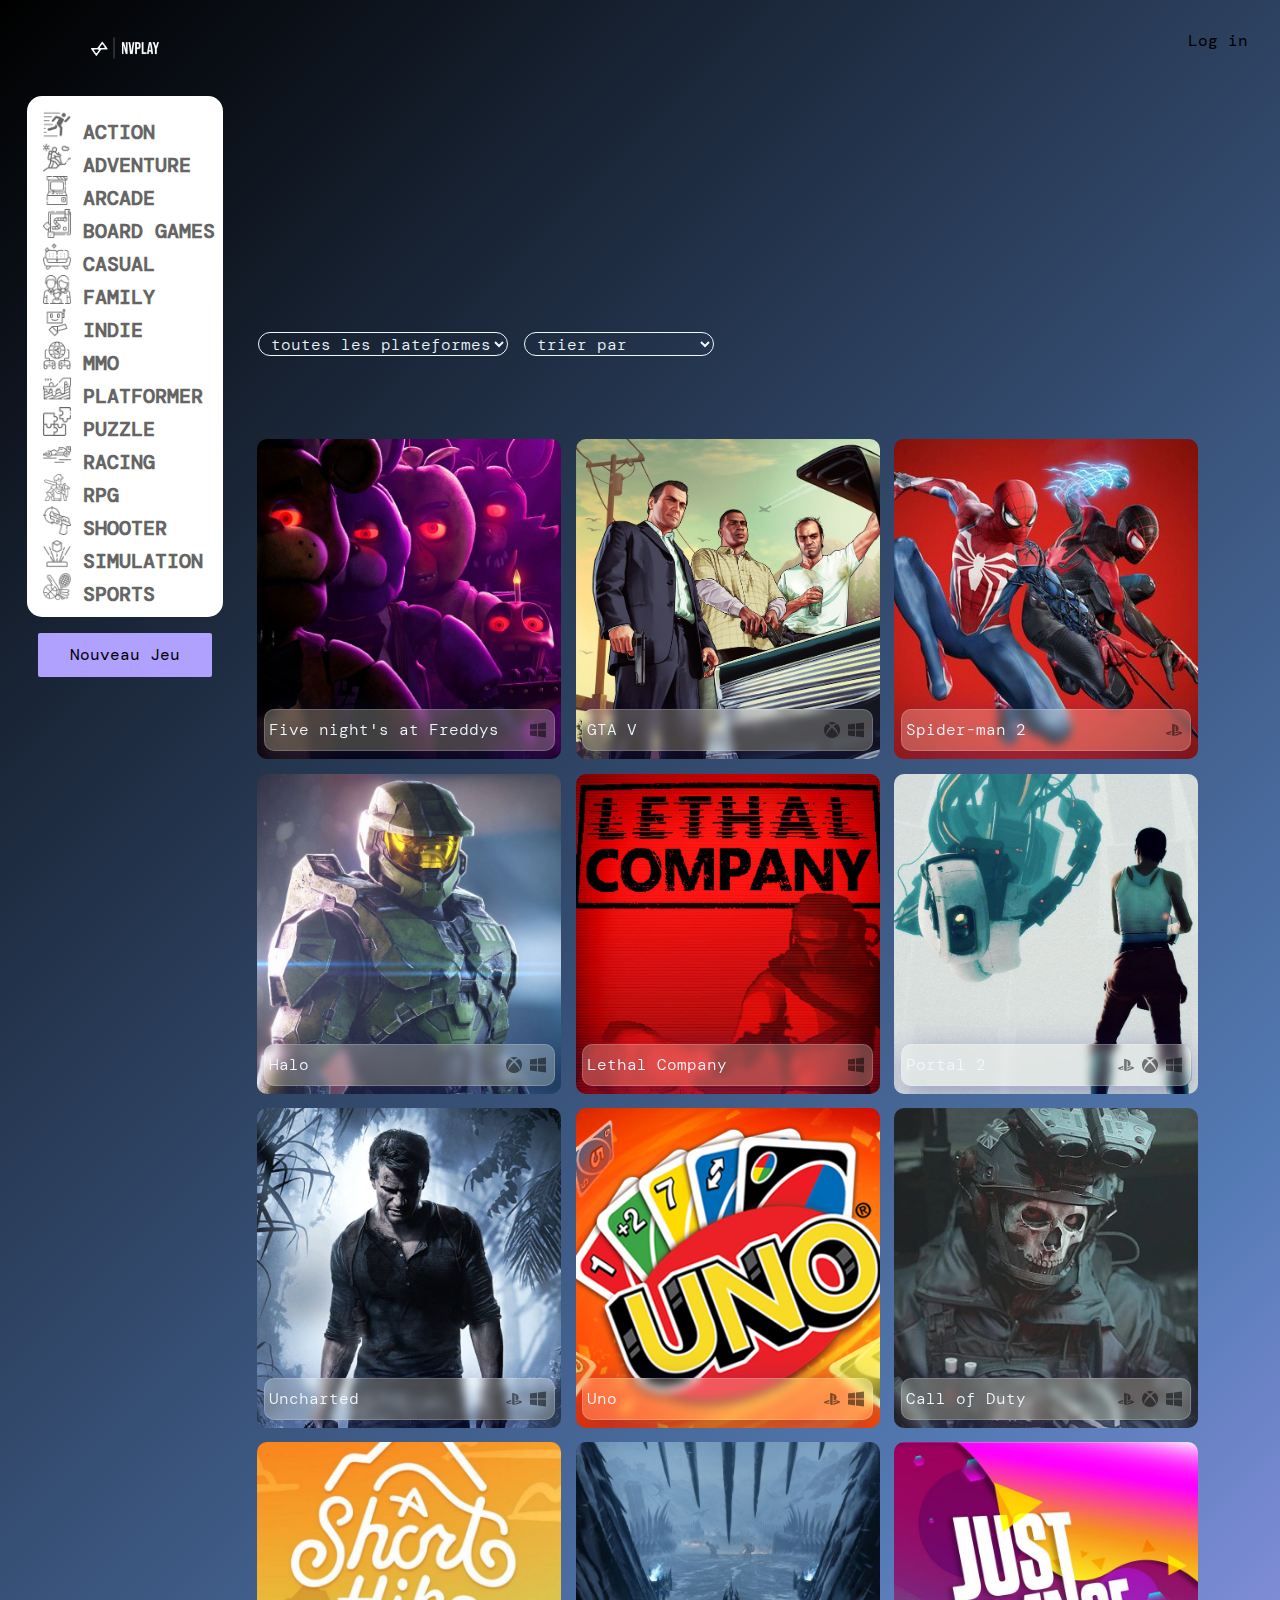
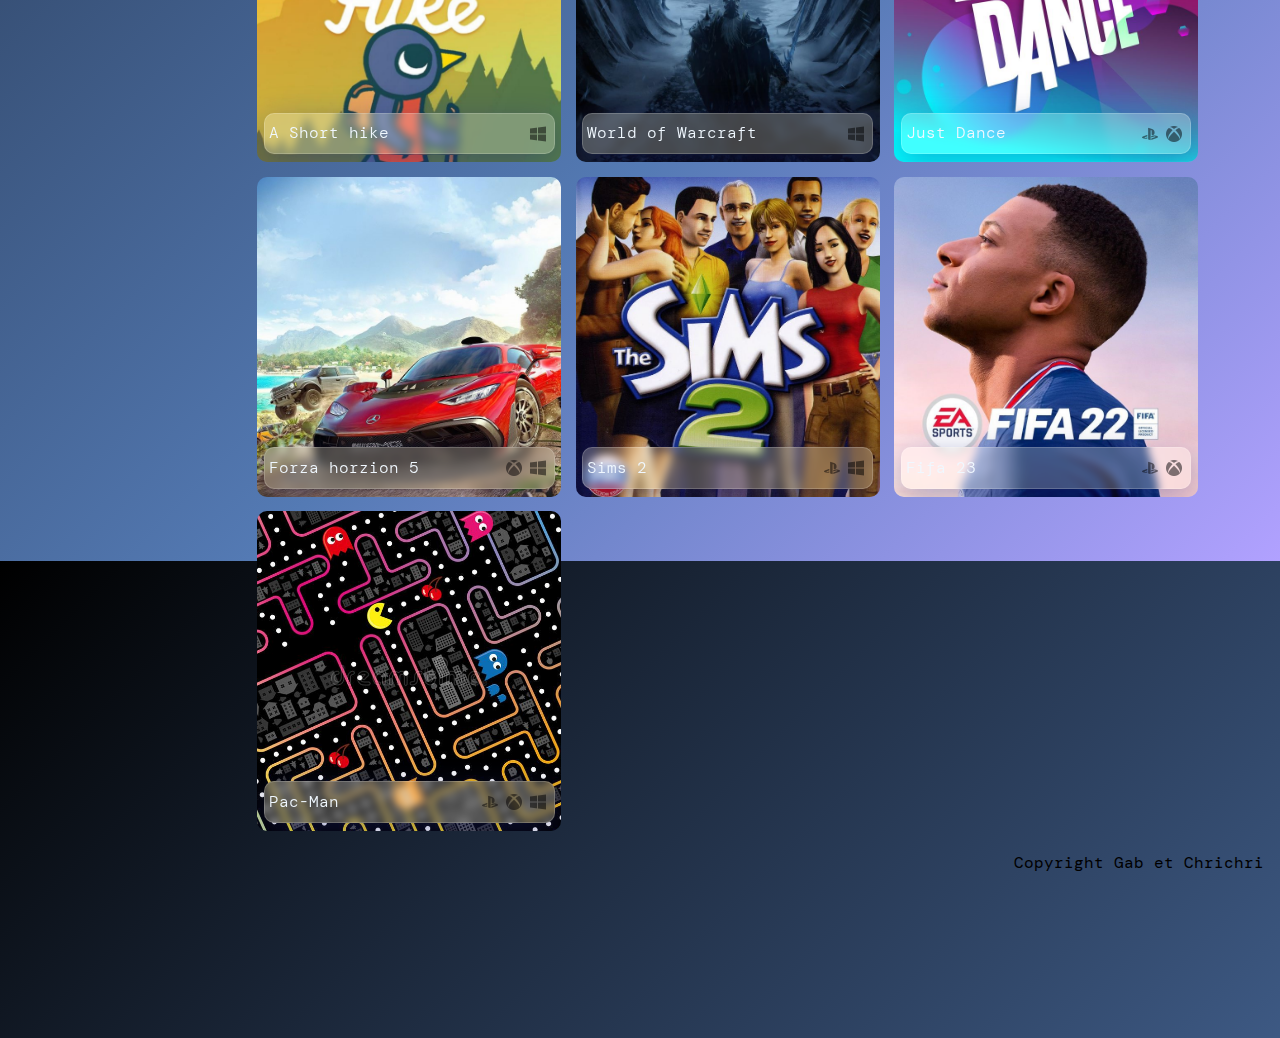
==== commit d2b668b6: "bouton jeux added w/ effects" ====
--- a/Tp/index.html
+++ b/Tp/index.html
@@ -1,339 +1,386 @@
 <!DOCTYPE html>
 <html>
+  <head>
+    <link rel="stylesheet" type="text/css" href="Style/normalize.css" />
+    <title>Index de jeux</title>
+    <meta charset="utf-8" lang="fr" />
+    <link rel="stylesheet" href="./Style/index.css" />
+    <link rel="preconnect" href="https://fonts.googleapis.com" />
+    <link rel="preconnect" href="https://fonts.gstatic.com" crossorigin />
+    <link
+      href="https://fonts.googleapis.com/css2?family=DM+Mono&display=swap"
+      rel="stylesheet"
+    />
+  </head>
 
-<head>
-  <link rel="stylesheet" type="text/css" href="Style/normalize.css" />
-  <title>Index de jeux</title>
-  <meta charset="utf-8" lang="fr" />
-  <link rel="stylesheet" href="./Style/index.css" />
-  <link rel="preconnect" href="https://fonts.googleapis.com" />
-  <link rel="preconnect" href="https://fonts.gstatic.com" crossorigin />
-  <link href="https://fonts.googleapis.com/css2?family=DM+Mono&display=swap" rel="stylesheet" />
-</head>
+  <body>
+    <dialog id="dialog1">
+      <form action="./" method="post">
+        <label for="Nom_jeu">Nom de jeu: </label>
+        <input type="text" name="Nom_jeu" id="Nom_jeu" />
+        <label for="img_jeu">URL de l'image: </label>
+        <input type="url" name="img_jeu" id="img_jeu" />
+        <label for="plateformes">Plateformes: </label>
+        <select name="plateformes" id="platformes" multiple>
+          <option value="def">--Veuiller choisir--</option>
+          <option value="Xbox" id="xbox">Xbox</option>
+          <option value="Playstation">Playstation</option>
+          <option value="Windows">Windows</option>
+        </select>
+        <select name="categories" id="categories" multiple>
+          <option value="def">--Veuiller choisir--</option>
+          <option value="1">Action</option>
+          <option value="2">Adventure</option>
+          <option value="3">Arcade</option>
+          <option value="4">Board Games</option>
+          <option value="5">Casual</option>
+          <option value="6">Family</option>
+          <option value="7">Indie</option>
+          <option value="8">MMO</option>
+          <option value="9">Platformer</option>
+          <option value="10">Puzzle</option>
+          <option value="11">Racing</option>
+          <option value="12">RPG</option>
+          <option value="13">Shooter</option>
+          <option value="14">Simulation</option>
+          <option value="15">Sports</option>
+        </select>
+        <div>
+          <input id="acceptDialog" type="button" value="Valider" />
+          <input id="closeDialog" type="reset" value="Annuler" />
+        </div>
+      </form>
+    </dialog>
+    <!--Ceci est la boite de dialog quand on veut modifier les infos d'un jeu-->
+    <dialog id="dialogModif">
+      <form action="./" method="post">
+        <label for="Nom_jeu">Nom de jeu: </label>
+        <input type="text" name="Nom_jeu" id="Nom_jeu" />
+        <label for="img_jeu">URL de l'image: </label>
+        <input type="url" name="img_jeu" id="img_jeu" />
+        <label for="plateformes">Plateformes: </label>
+        <select name="plateformes" id="platformes" multiple>
+          <option value="def">--Veuiller choisir--</option>
+          <option value="Xbox" id="xbox">Xbox</option>
+          <option value="Playstation">Playstation</option>
+          <option value="Windows">Windows</option>
+        </select>
+        <select name="categories" id="categories" multiple>
+          <option value="def">--Veuiller choisir--</option>
+          <option value="1">Action</option>
+          <option value="2">Adventure</option>
+          <option value="3">Arcade</option>
+          <option value="4">Board Games</option>
+          <option value="5">Casual</option>
+          <option value="6">Family</option>
+          <option value="7">Indie</option>
+          <option value="8">MMO</option>
+          <option value="9">Platformer</option>
+          <option value="10">Puzzle</option>
+          <option value="11">Racing</option>
+          <option value="12">RPG</option>
+          <option value="13">Shooter</option>
+          <option value="14">Simulation</option>
+          <option value="15">Sports</option>
+        </select>
+        <div>
+          <input id="modifDialog" type="button" value="Valider" />
+          <input id="closeModifDialog" type="reset" value="Annuler" />
+        </div>
+      </form>
+    </dialog>
+    <main class="conteneur">
+      <div class="entete">
+        <a href="?login" class="login">Log in</a>
+      </div>
+      <div class="menu">
+        <select name="plateformes" id="select-plateformes" class="bouton-menu">
+          <option value="Toutes">Toutes les plateformes</option>
+          <option value="PC">PC</option>
+          <option value="Xbox">Xbox</option>
+          <option value="Playstation">Playstation</option>
+        </select>
+        <select name="triage" id="bouton-tri" class="bouton-menu">
+          <option value="def">Trier par</option>
+          <option value="pertinence">Pertinence</option>
+          <option value="date">Date de sortie</option>
+          <option value="nom">Nom</option>
+          <option value="prix-crois">Prix croissant</option>
+          <option value="prix-decrois">Prix decroissant</option>
+        </select>
+      </div>
+      <div class="sidebar">
+        <img
+          class="logo"
+          src="img\entete\NVPlay-logos\NVPlay-logos_white.png"
+        />
+        <nav class="categories">
+          <ul>
+            <li>
+              <img src="img/cat/action.png" class="img_categorie" />
+              <a href="?categorie=1">Action</a>
+            </li>
+            <li>
+              <img src="img/cat/adventure.png" class="img_categorie" />
+              <a href="?categorie=2">Adventure</a>
+            </li>
+            <li>
+              <img src="img/cat/arcade.png" class="img_categorie" />
+              <a href="?categorie=3">Arcade</a>
+            </li>
+            <li>
+              <img src="img/cat/board-game.png" class="img_categorie" />
+              <a href="?categorie=4">Board Games</a>
+            </li>
+            <li>
+              <img src="img/cat/casual.png" class="img_categorie" />
+              <a href="?categorie=5">Casual</a>
+            </li>
+            <li>
+              <img src="img/cat/family.png" class="img_categorie" />
+              <a href="?categorie=6">Family</a>
+            </li>
+            <li>
+              <img src="img/cat/indie.png" class="img_categorie" />
+              <a href="?categorie=7">Indie</a>
+            </li>
+            <li>
+              <img src="img/cat/sharing.png" class="img_categorie" />
+              <a href="?categorie=8">MMO</a>
+            </li>
+            <li>
+              <img src="img/cat/platformer.png" class="img_categorie" />
+              <a href="?categorie=9">Platformer</a>
+            </li>
+            <li>
+              <img src="img/cat/puzzle.png" class="img_categorie" />
+              <a href="?categorie=10">Puzzle</a>
+            </li>
+            <li>
+              <img src="img/cat/race-car.png" class="img_categorie" />
+              <a href="?categorie=11">Racing</a>
+            </li>
+            <li>
+              <img src="img/cat/RPG.png" class="img_categorie" />
+              <a href="?categorie=12">RPG</a>
+            </li>
+            <li>
+              <img src="img/cat/shooter.png" class="img_categorie" />
+              <a href="?categorie=13">Shooter</a>
+            </li>
+            <li>
+              <img src="img/cat/simulation.png" class="img_categorie" />
+              <a href="?categorie=14">Simulation</a>
+            </li>
+            <li>
+              <img src="img/cat/sports.png" class="img_categorie" />
+              <a href="?categorie=15">Sports</a>
+            </li>
+          </ul>
+        </nav>
+        <button id="ajouter-jeu">Nouveau Jeu</button>
+      </div>
+      <section class="jeux">
+        <article class="cover">
+          <img src="img/Jeux/FNAF.jpg" class="img_jeux" alt="FNAF" />
+          <!-- <button class="bouton-jeu" id="btn-supprimer">SUPPRIMER</button>
+          <button class="bouton-jeu" id="btn-mod">MODIFIER</button>
+          <div class="hover-cover"></div> -->
+          <div class="name-cover">
+            <h1>Five night's at Freddys</h1>
+            <div class="img_plateform">
+              <img src="img/Windows.png" alt="Win" />
+            </div>
+          </div>
+        </article>
+        <article class="cover">
+          <img
+            src="img/Jeux/Grand_Theft_Auto_V.jpg"
+            class="img_jeux"
+            alt="GTAV"
+          />
+          <div class="name-cover">
+            <h1>GTA V</h1>
+            <div class="img_plateform">
+              <img src="img/Xbox.png" alt="Xbox" />
+              <img src="img/Windows.png" alt="Win" />
+            </div>
+          </div>
+        </article>
 
-<body>
-  <dialog id="dialog1">
-    <form action="./" method="post">
-      <label for="Nom_jeu">Nom de jeu: </label>
-      <input type="text" name="Nom_jeu" id="Nom_jeu" />
-      <label for="img_jeu">URL de l'image: </label>
-      <input type="url" name="img_jeu" id="img_jeu" />
-      <label for="plateformes">Plateformes: </label>
-      <select name="plateformes" id="platformes" multiple>
-        <option value="def">--Veuiller choisir--</option>
-        <option value="Xbox" id="xbox">Xbox</option>
-        <option value="Playstation">Playstation</option>
-        <option value="Windows">Windows</option>
-      </select>
-      <select name="categories" id="categories" multiple>
-        <option value="def">--Veuiller choisir--</option>
-        <option value="1">Action</option>
-        <option value="2">Adventure</option>
-        <option value="3">Arcade</option>
-        <option value="4">Board Games</option>
-        <option value="5">Casual</option>
-        <option value="6">Family</option>
-        <option value="7">Indie</option>
-        <option value="8">MMO</option>
-        <option value="9">Platformer</option>
-        <option value="10">Puzzle</option>
-        <option value="11">Racing</option>
-        <option value="12">RPG</option>
-        <option value="13">Shooter</option>
-        <option value="14">Simulation</option>
-        <option value="15">Sports</option>
-      </select>
-      <div>
-        <input id="acceptDialog" type="button" value="Valider" />
-        <input id="closeDialog" type="reset" value="Annuler" />
-      </div>
-    </form>
-  </dialog>
-  <!--Ceci est la boite de dialog quand on veut modifier les infos d'un jeu-->
-  <dialog id="dialogModif">
-    <form action="./" method="post">
-      <label for="Nom_jeu">Nom de jeu: </label>
-      <input type="text" name="Nom_jeu" id="Nom_jeu" />
-      <label for="img_jeu">URL de l'image: </label>
-      <input type="url" name="img_jeu" id="img_jeu" />
-      <label for="plateformes">Plateformes: </label>
-      <select name="plateformes" id="platformes" multiple>
-        <option value="def">--Veuiller choisir--</option>
-        <option value="Xbox" id="xbox">Xbox</option>
-        <option value="Playstation">Playstation</option>
-        <option value="Windows">Windows</option>
-      </select>
-      <select name="categories" id="categories" multiple>
-        <option value="def">--Veuiller choisir--</option>
-        <option value="1">Action</option>
-        <option value="2">Adventure</option>
-        <option value="3">Arcade</option>
-        <option value="4">Board Games</option>
-        <option value="5">Casual</option>
-        <option value="6">Family</option>
-        <option value="7">Indie</option>
-        <option value="8">MMO</option>
-        <option value="9">Platformer</option>
-        <option value="10">Puzzle</option>
-        <option value="11">Racing</option>
-        <option value="12">RPG</option>
-        <option value="13">Shooter</option>
-        <option value="14">Simulation</option>
-        <option value="15">Sports</option>
-      </select>
-      <div>
-        <input id="modifDialog" type="button" value="Valider" />
-        <input id="closeModifDialog" type="reset" value="Annuler" />
-      </div>
-    </form>
-  </dialog>
-  <main class="conteneur">
-    <div class="entete">
-      <a href="?login" class="login">Log in</a>
-    </div>
-    <div class="menu">
-      <select name="plateformes" id="select-plateformes" class="bouton-menu">
-        <option value="Toutes">Toutes les plateformes</option>
-        <option value="PC">PC</option>
-        <option value="Xbox">Xbox</option>
-        <option value="Playstation">Playstation</option>
-      </select>
-      <select name="triage" id="bouton-tri" class="bouton-menu">
-        <option value="def">Trier par</option>
-        <option value="pertinence">Pertinence</option>
-        <option value="date">Date de sortie</option>
-        <option value="nom">Nom</option>
-        <option value="prix-crois">Prix croissant</option>
-        <option value="prix-decrois">Prix decroissant</option>
-      </select>
-    </div>
-    <div class="sidebar">
-      <img class="logo" src="img\entete\NVPlay-logos\NVPlay-logos_white.png" />
-      <nav class="categories">
-        <ul>
-          <li>
-            <img src="img/cat/action.png" class="img_categorie" />
-            <a href="?categorie=1">Action</a>
-          </li>
-          <li>
-            <img src="img/cat/adventure.png" class="img_categorie" />
-            <a href="?categorie=2">Adventure</a>
-          </li>
-          <li>
-            <img src="img/cat/arcade.png" class="img_categorie" />
-            <a href="?categorie=3">Arcade</a>
-          </li>
-          <li>
-            <img src="img/cat/board-game.png" class="img_categorie" />
-            <a href="?categorie=4">Board Games</a>
-          </li>
-          <li>
-            <img src="img/cat/casual.png" class="img_categorie" />
-            <a href="?categorie=5">Casual</a>
-          </li>
-          <li>
-            <img src="img/cat/family.png" class="img_categorie" />
-            <a href="?categorie=6">Family</a>
-          </li>
-          <li>
-            <img src="img/cat/indie.png" class="img_categorie" />
-            <a href="?categorie=7">Indie</a>
-          </li>
-          <li>
-            <img src="img/cat/sharing.png" class="img_categorie" />
-            <a href="?categorie=8">MMO</a>
-          </li>
-          <li>
-            <img src="img/cat/platformer.png" class="img_categorie" />
-            <a href="?categorie=9">Platformer</a>
-          </li>
-          <li>
-            <img src="img/cat/puzzle.png" class="img_categorie" />
-            <a href="?categorie=10">Puzzle</a>
-          </li>
-          <li>
-            <img src="img/cat/race-car.png" class="img_categorie" />
-            <a href="?categorie=11">Racing</a>
-          </li>
-          <li>
-            <img src="img/cat/RPG.png" class="img_categorie" />
-            <a href="?categorie=12">RPG</a>
-          </li>
-          <li>
-            <img src="img/cat/shooter.png" class="img_categorie" />
-            <a href="?categorie=13">Shooter</a>
-          </li>
-          <li>
-            <img src="img/cat/simulation.png" class="img_categorie" />
-            <a href="?categorie=14">Simulation</a>
-          </li>
-          <li>
-            <img src="img/cat/sports.png" class="img_categorie" />
-            <a href="?categorie=15">Sports</a>
-          </li>
-        </ul>
-      </nav>
-      <button id="ajouter-jeu">Nouveau Jeu</button>
-    </div>
-    <section class="jeux">
-      <article class="cover">
-        <img src="img/Jeux/FNAF.jpg" class="img_jeux" alt="FNAF" />
-        <div class="name-cover">
-          <h1>Five night's at Freddys</h1>
-          <div class="img_plateform">
-            <img src="img/Windows.png" alt="Win" />
-          </div>
-        </div>
-      </article>
-      <article class="cover">
-        <img src="img/Jeux/Grand_Theft_Auto_V.jpg" class="img_jeux" alt="GTAV" />
-        <div class="name-cover">
-          <h1>GTA V</h1>
-          <div class="img_plateform">
-            <img src="img/Xbox.png" alt="Xbox" />
-            <img src="img/Windows.png" alt="Win" />
-          </div>
-        </div>
-      </article>
+        <article class="cover">
+          <img
+            src="img/Jeux/Spider_man_2.jpg"
+            class="img_jeux"
+            alt="Spider-man2"
+          />
+          <div class="name-cover">
+            <h1>Spider-man 2</h1>
+            <div class="img_plateform">
+              <img src="img/Playstation.png" alt="Playstation" />
+            </div>
+          </div>
+        </article>
 
-      <article class="cover">
-        <img src="img/Jeux/Spider_man_2.jpg" class="img_jeux" alt="Spider-man2" />
-        <div class="name-cover">
-          <h1>Spider-man 2</h1>
-          <div class="img_plateform">
-            <img src="img/Playstation.png" alt="Playstation" />
-          </div>
-        </div>
-      </article>
-
-      <article class="cover">
-        <img src="img/Jeux/Halo.jpg" class="img_jeux" alt="Halo Infinite" />
-        <div class="name-cover">
-          <h1>Halo</h1>
-          <div class="img_plateform">
-            <img src="img/Xbox.png" alt="Xbox" />
-            <img src="img/Windows.png" alt="Win" />
-          </div>
-        </div>
-      </article>
-      <article class="cover">
-        <img src="img/Jeux/Lethal_company.jpg" class="img_jeux" alt="Lethal Company" />
-        <div class="name-cover">
-          <h1>Lethal Company</h1>
-          <div class="img_plateform">
-            <img src="img/Windows.png" alt="Win" />
-          </div>
-        </div>
-      </article>
-      <article class="cover">
-        <img src="img/Jeux/Portal_2.jpg" class="img_jeux" alt="Portal_2" />
-        <div class="name-cover">
-          <h1>Portal 2</h1>
-          <div class="img_plateform">
-            <img src="img/Playstation.png" alt="Playstation" />
-            <img src="img/Xbox.png" alt="Xbox" />
-            <img src="img/Windows.png" alt="Win" />
-          </div>
-        </div>
-      </article>
-      <article class="cover">
-        <img src="img/Jeux/Uncharted.jpg" class="img_jeux" alt="Uncharted" />
-        <div class="name-cover">
-          <h1>Uncharted</h1>
-          <div class="img_plateform">
-            <img src="img/Playstation.png" alt="Playstation" />
-            <img src="img/Windows.png" alt="Win" />
-          </div>
-        </div>
-      </article>
-      <article class="cover">
-        <img src="img/Jeux/Uno.jpg" class="img_jeux" alt="Uno" />
-        <div class="name-cover">
-          <h1>Uno</h1>
-          <div class="img_plateform">
-            <img src="img/Playstation.png" alt="Playstation" />
-            <img src="img/Windows.png" alt="Win" />
-          </div>
-        </div>
-      </article>
-      <article class="cover">
-        <img src="img/Jeux/Cod.jpg" class="img_jeux" alt="CoD" />
-        <div class="name-cover">
-          <h1>Call of Duty</h1>
-          <div class="img_plateform">
-            <img src="img/Playstation.png" alt="Playstation" /><img src="img/Xbox.png" alt="Xbox" /><img
-              src="img/Windows.png" alt="Win" />
-          </div>
-        </div>
-      </article>
-      <article class="cover">
-        <img src="img/Jeux/A_short_hike.jpg" class="img_jeux" alt="A Short hike" />
-        <div class="name-cover">
-          <h1>A Short hike</h1>
-          <div class="img_plateform">
-            <img src="img/Windows.png" alt="Win" />
-          </div>
-        </div>
-      </article>
-      <article class="cover">
-        <img src="img/Jeux/wow.jpg" class="img_jeux" alt="Warcraft" />
-        <div class="name-cover">
-          <h1>World of Warcraft</h1>
-          <div class="img_plateform">
-            <img src="img/Windows.png" alt="Win" />
-          </div>
-        </div>
-      </article>
-      <article class="cover">
-        <img src="img/Jeux/JUST DANCE GAME.jpg" class="img_jeux" alt="Just Dance" />
-        <div class="name-cover">
-          <h1>Just Dance</h1>
-          <div class="img_plateform">
-            <img src="img/Playstation.png" alt="Playstation" /><img src="img/Xbox.png" alt="Xbox" />
-          </div>
-        </div>
-      </article>
-      <article class="cover">
-        <img src="img/Jeux/Forza.jpg" class="img_jeux" alt="Forza-horizon-5" />
-        <div class="name-cover">
-          <h1>Forza horzion 5</h1>
-          <div class="img_plateform">
-            <img src="img/Xbox.png" alt="Xbox" /><img src="img/Windows.png" alt="Win" />
-          </div>
-        </div>
-      </article>
-      <article class="cover">
-        <img src="img/Jeux/sims2.jpg" class="img_jeux" alt="Sims 2" />
-        <div class="name-cover">
-          <h1>Sims 2</h1>
-          <div class="img_plateform">
-            <img src="img/Playstation.png" alt="Playstation" /><img src="img/Windows.png" alt="Win" />
-          </div>
-        </div>
-      </article>
-      <article class="cover">
-        <img src="img/Jeux/FIFA.jpg" class="img_jeux" alt="Fifa_23" />
-        <div class="name-cover">
-          <h1>Fifa 23</h1>
-          <div class="img_plateform">
-            <img src="img/Playstation.png" alt="Playstation" /><img src="img/Xbox.png" alt="Xbox" />
-          </div>
-        </div>
-      </article>
-      <article class="cover">
-        <img src="img/Jeux/Pacman .jpg" class="img_jeux" alt="Pac-Man" />
-        <div class="name-cover">
-          <h1>Pac-Man</h1>
-          <div class="img_plateform">
-            <img src="img/Playstation.png" alt="Playstation" /><img src="img/Xbox.png" alt="Xbox" /><img
-              src="img/Windows.png" alt="Win" />
-          </div>
-        </div>
-      </article>
-    </section>
-    <div class="footer">Copyright Gab et Chrichri</div>
-  </main>
-</body>
-<script src="./Scripts/script.js"></script>
-
-</html>+        <article class="cover">
+          <img src="img/Jeux/Halo.jpg" class="img_jeux" alt="Halo Infinite" />
+          <div class="name-cover">
+            <h1>Halo</h1>
+            <div class="img_plateform">
+              <img src="img/Xbox.png" alt="Xbox" />
+              <img src="img/Windows.png" alt="Win" />
+            </div>
+          </div>
+        </article>
+        <article class="cover">
+          <img
+            src="img/Jeux/Lethal_company.jpg"
+            class="img_jeux"
+            alt="Lethal Company"
+          />
+          <div class="name-cover">
+            <h1>Lethal Company</h1>
+            <div class="img_plateform">
+              <img src="img/Windows.png" alt="Win" />
+            </div>
+          </div>
+        </article>
+        <article class="cover">
+          <img src="img/Jeux/Portal_2.jpg" class="img_jeux" alt="Portal_2" />
+          <div class="name-cover">
+            <h1>Portal 2</h1>
+            <div class="img_plateform">
+              <img src="img/Playstation.png" alt="Playstation" />
+              <img src="img/Xbox.png" alt="Xbox" />
+              <img src="img/Windows.png" alt="Win" />
+            </div>
+          </div>
+        </article>
+        <article class="cover">
+          <img src="img/Jeux/Uncharted.jpg" class="img_jeux" alt="Uncharted" />
+          <div class="name-cover">
+            <h1>Uncharted</h1>
+            <div class="img_plateform">
+              <img src="img/Playstation.png" alt="Playstation" />
+              <img src="img/Windows.png" alt="Win" />
+            </div>
+          </div>
+        </article>
+        <article class="cover">
+          <img src="img/Jeux/Uno.jpg" class="img_jeux" alt="Uno" />
+          <div class="name-cover">
+            <h1>Uno</h1>
+            <div class="img_plateform">
+              <img src="img/Playstation.png" alt="Playstation" />
+              <img src="img/Windows.png" alt="Win" />
+            </div>
+          </div>
+        </article>
+        <article class="cover">
+          <img src="img/Jeux/Cod.jpg" class="img_jeux" alt="CoD" />
+          <div class="name-cover">
+            <h1>Call of Duty</h1>
+            <div class="img_plateform">
+              <img src="img/Playstation.png" alt="Playstation" /><img
+                src="img/Xbox.png"
+                alt="Xbox"
+              /><img src="img/Windows.png" alt="Win" />
+            </div>
+          </div>
+        </article>
+        <article class="cover">
+          <img
+            src="img/Jeux/A_short_hike.jpg"
+            class="img_jeux"
+            alt="A Short hike"
+          />
+          <div class="name-cover">
+            <h1>A Short hike</h1>
+            <div class="img_plateform">
+              <img src="img/Windows.png" alt="Win" />
+            </div>
+          </div>
+        </article>
+        <article class="cover">
+          <img src="img/Jeux/wow.jpg" class="img_jeux" alt="Warcraft" />
+          <div class="name-cover">
+            <h1>World of Warcraft</h1>
+            <div class="img_plateform">
+              <img src="img/Windows.png" alt="Win" />
+            </div>
+          </div>
+        </article>
+        <article class="cover">
+          <img
+            src="img/Jeux/JUST DANCE GAME.jpg"
+            class="img_jeux"
+            alt="Just Dance"
+          />
+          <div class="name-cover">
+            <h1>Just Dance</h1>
+            <div class="img_plateform">
+              <img src="img/Playstation.png" alt="Playstation" /><img
+                src="img/Xbox.png"
+                alt="Xbox"
+              />
+            </div>
+          </div>
+        </article>
+        <article class="cover">
+          <img
+            src="img/Jeux/Forza.jpg"
+            class="img_jeux"
+            alt="Forza-horizon-5"
+          />
+          <div class="name-cover">
+            <h1>Forza horzion 5</h1>
+            <div class="img_plateform">
+              <img src="img/Xbox.png" alt="Xbox" /><img
+                src="img/Windows.png"
+                alt="Win"
+              />
+            </div>
+          </div>
+        </article>
+        <article class="cover">
+          <img src="img/Jeux/sims2.jpg" class="img_jeux" alt="Sims 2" />
+          <div class="name-cover">
+            <h1>Sims 2</h1>
+            <div class="img_plateform">
+              <img src="img/Playstation.png" alt="Playstation" /><img
+                src="img/Windows.png"
+                alt="Win"
+              />
+            </div>
+          </div>
+        </article>
+        <article class="cover">
+          <img src="img/Jeux/FIFA.jpg" class="img_jeux" alt="Fifa_23" />
+          <div class="name-cover">
+            <h1>Fifa 23</h1>
+            <div class="img_plateform">
+              <img src="img/Playstation.png" alt="Playstation" /><img
+                src="img/Xbox.png"
+                alt="Xbox"
+              />
+            </div>
+          </div>
+        </article>
+        <article class="cover">
+          <img src="img/Jeux/Pacman .jpg" class="img_jeux" alt="Pac-Man" />
+          <div class="name-cover">
+            <h1>Pac-Man</h1>
+            <div class="img_plateform">
+              <img src="img/Playstation.png" alt="Playstation" /><img
+                src="img/Xbox.png"
+                alt="Xbox"
+              /><img src="img/Windows.png" alt="Win" />
+            </div>
+          </div>
+        </article>
+      </section>
+      <div class="footer">Copyright Gab et Chrichri</div>
+    </main>
+  </body>
+  <script src="./Scripts/script.js"></script>
+</html>
--- a/Tp/Style/index.css
+++ b/Tp/Style/index.css
@@ -155,6 +155,9 @@
   position: relative;
   justify-content: center;
   display: flex;
+  flex-direction: column;
+  justify-items: space-around;
+  align-items: center;
 
   border-radius: 10px;
 
@@ -165,7 +168,7 @@
   object-fit: cover;
   width: 100%;
   height: 100%;
-  z-index: 1;
+  z-index: 0;
 }
 
 .name-cover {
@@ -178,13 +181,61 @@
 
   position: absolute;
   bottom: 0;
-  z-index: 2;
+  z-index: 1;
 
   margin: 0.5rem;
   width: 95%;
 
   display: flex;
   justify-content: space-between;
+}
+
+.hover-cover{
+  background-color: black;
+  position: absolute;
+  bottom: 0;
+  z-index: 2;
+
+  height: 100%;
+  width: 100%;
+
+  opacity: 0;
+}
+
+.bouton-jeu{
+  border: none;
+  background: none;
+
+  color: aliceblue;
+  position: absolute;
+  z-index: 3;
+  opacity: 0;
+
+  text-transform: uppercase;
+}
+
+#btn-supprimer{
+  top: 15%
+}
+
+#btn-mod{
+  bottom: 15%;
+}
+
+.hover-cover:hover{
+  opacity: 0.75;
+}
+
+.bouton-jeu:hover ~ .hover-cover{
+  opacity: 0.75;
+} 
+
+article:hover > .bouton-jeu{
+  opacity: 1;
+}
+
+.bouton-jeu:hover{
+  color: rgba(177, 161, 255, 1);
 }
 
 h1 {
@@ -227,7 +278,3 @@
 form > * {
   margin: 0.25rem;
 }
-
-.btn-modif{
-  
-}
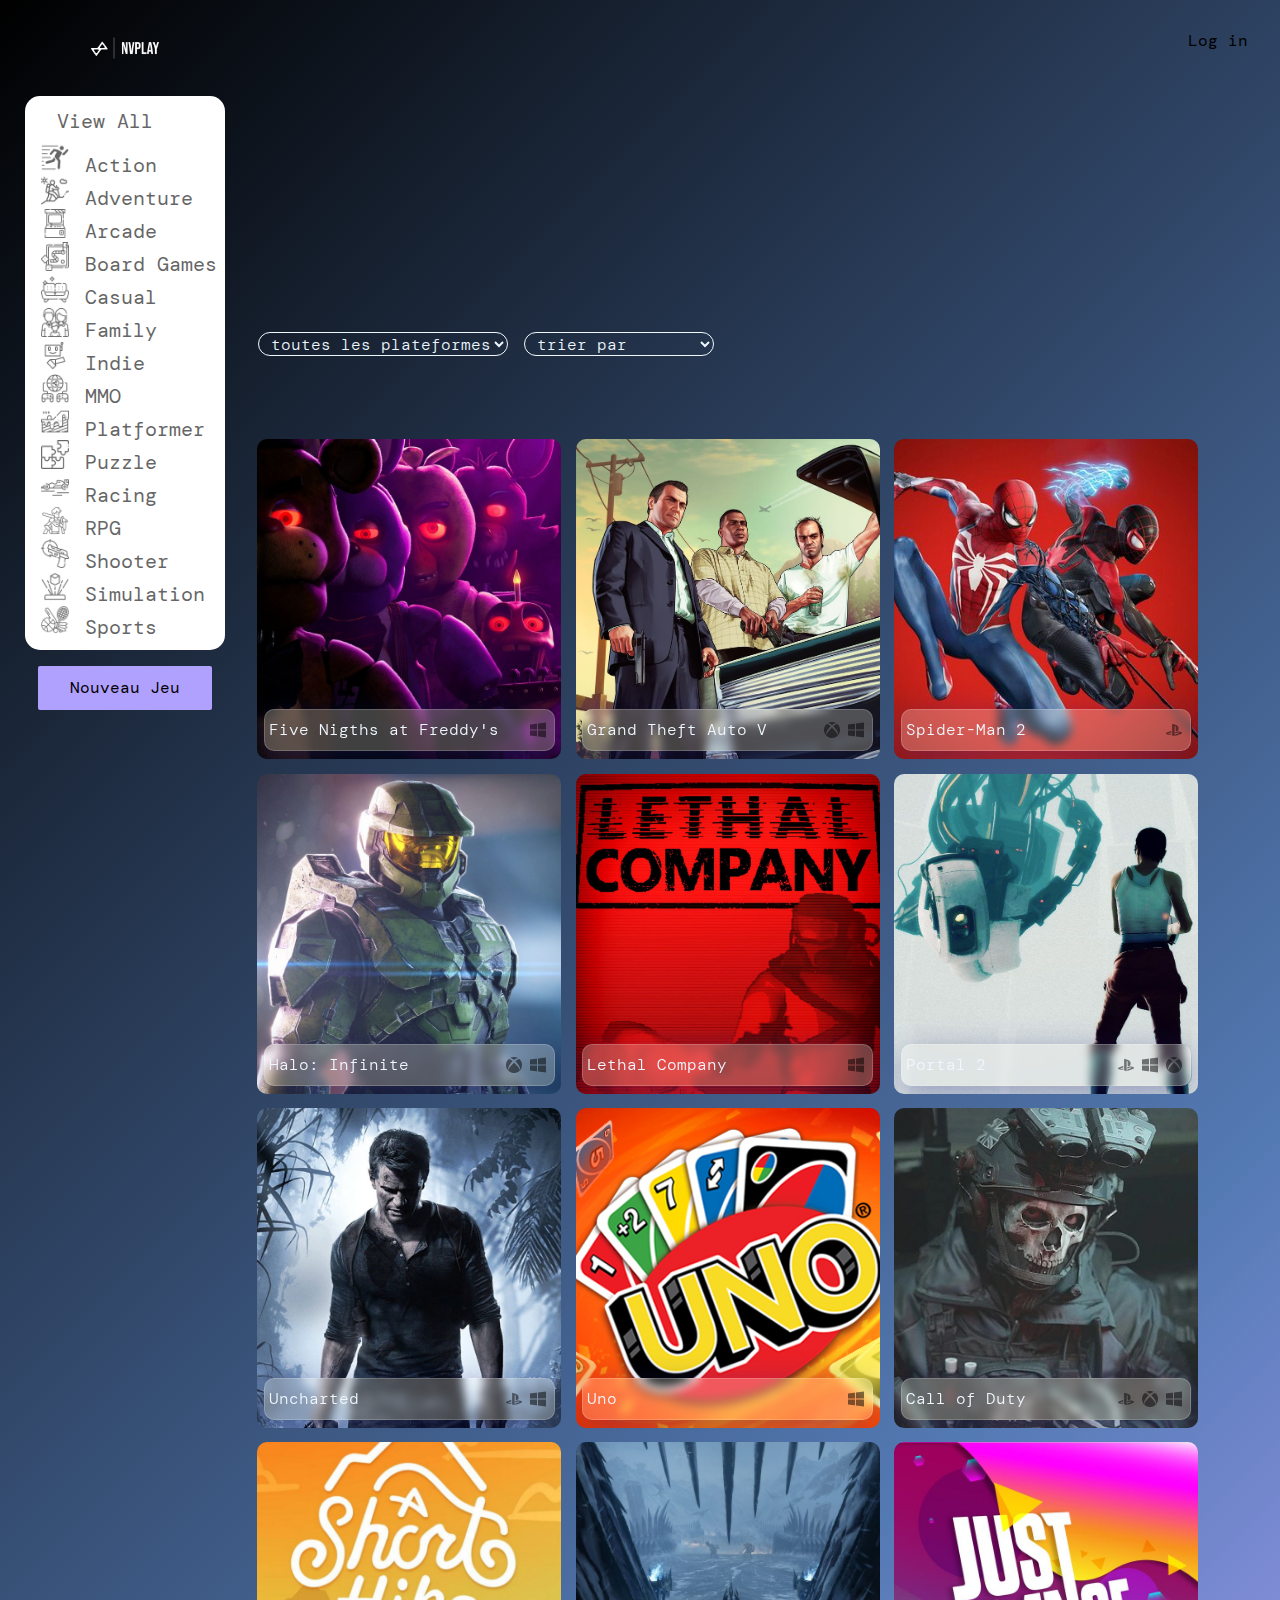
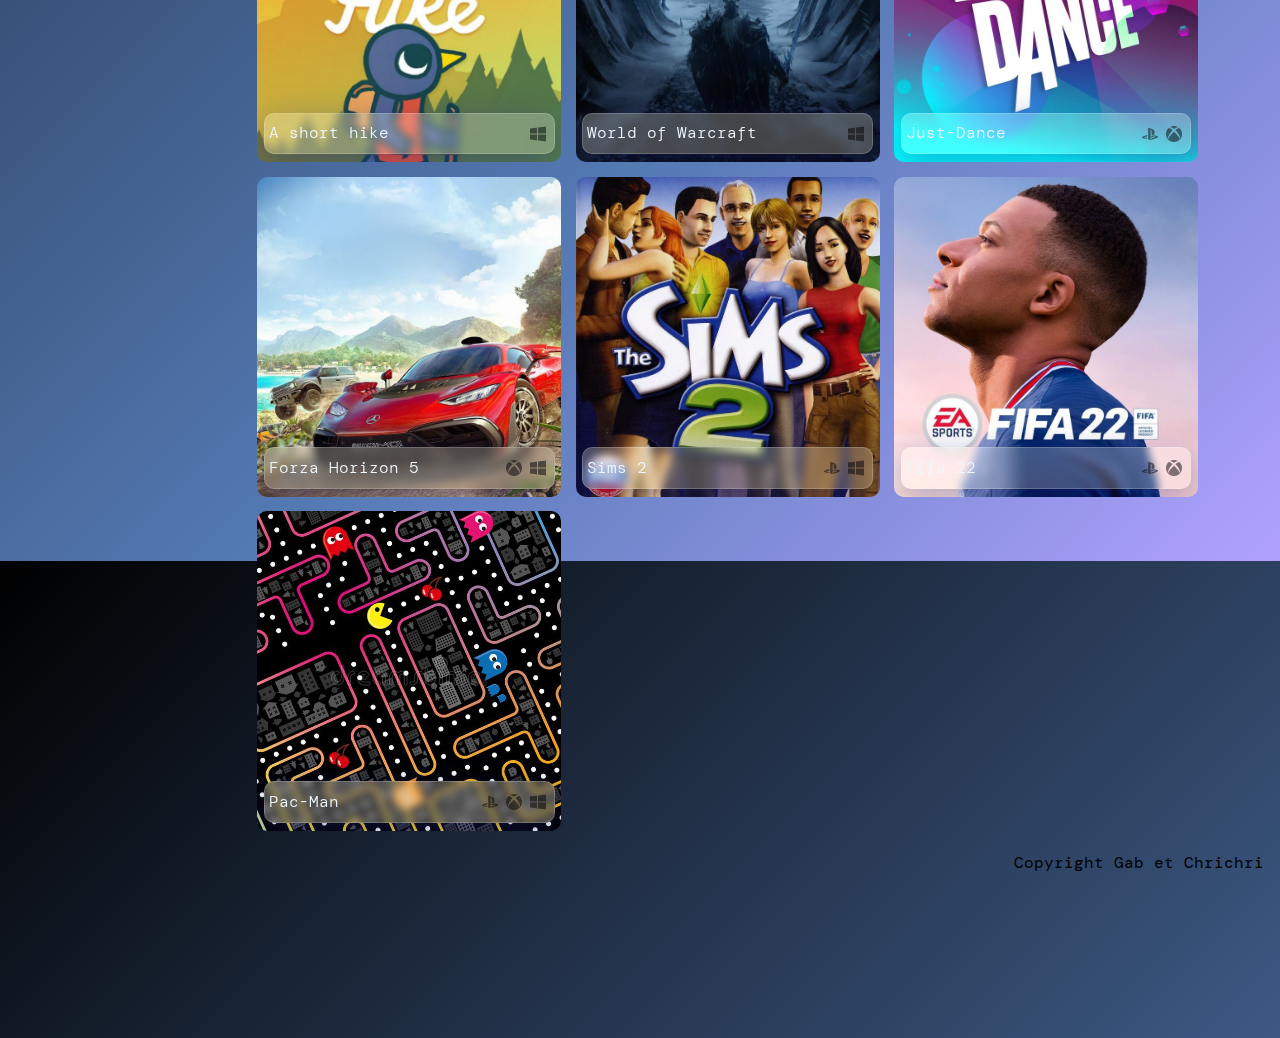
==== commit dcea6f52: "lets gooo (manque juste le dialogue de confirmation t preremplir les plateformes/categories)" ====
--- a/Tp/index.html
+++ b/Tp/index.html
@@ -27,7 +27,7 @@
           <option value="Playstation">Playstation</option>
           <option value="Windows">Windows</option>
         </select>
-        <select name="categories" id="categories" multiple>
+        <select name="categories" id="categories">
           <option value="def">--Veuiller choisir--</option>
           <option value="1">Action</option>
           <option value="2">Adventure</option>
@@ -54,18 +54,18 @@
     <!--Ceci est la boite de dialog quand on veut modifier les infos d'un jeu-->
     <dialog id="dialogModif">
       <form action="./" method="post">
-        <label for="Nom_jeu">Nom de jeu: </label>
-        <input type="text" name="Nom_jeu" id="Nom_jeu" />
-        <label for="img_jeu">URL de l'image: </label>
-        <input type="url" name="img_jeu" id="img_jeu" />
-        <label for="plateformes">Plateformes: </label>
-        <select name="plateformes" id="platformes" multiple>
+        <label for="mod-nom">Nom de jeu: </label>
+        <input type="text" name="Nom_jeu" id="mod-nom" />
+        <label for="mod-img">URL de l'image: </label>
+        <input type="url" name="img_jeu" id="mod-img" />
+        <label for="mod-plat">Plateformes: </label>
+        <select name="plateformes" id="mod-plat" multiple>
           <option value="def">--Veuiller choisir--</option>
           <option value="Xbox" id="xbox">Xbox</option>
           <option value="Playstation">Playstation</option>
           <option value="Windows">Windows</option>
         </select>
-        <select name="categories" id="categories" multiple>
+        <select id="mod-cat" name="categories">
           <option value="def">--Veuiller choisir--</option>
           <option value="1">Action</option>
           <option value="2">Adventure</option>
--- a/Tp/Style/index.css
+++ b/Tp/Style/index.css
@@ -147,7 +147,6 @@
 }
 
 article {
-  /* background-color: rgba(255,255,255,0.75); */
   height: 20rem;
   width: 19rem;
   margin: 0.45rem;
@@ -215,11 +214,11 @@
 }
 
 #btn-supprimer{
-  top: 15%
+  top: 25%
 }
 
 #btn-mod{
-  bottom: 15%;
+  bottom: 25%;
 }
 
 .hover-cover:hover{
